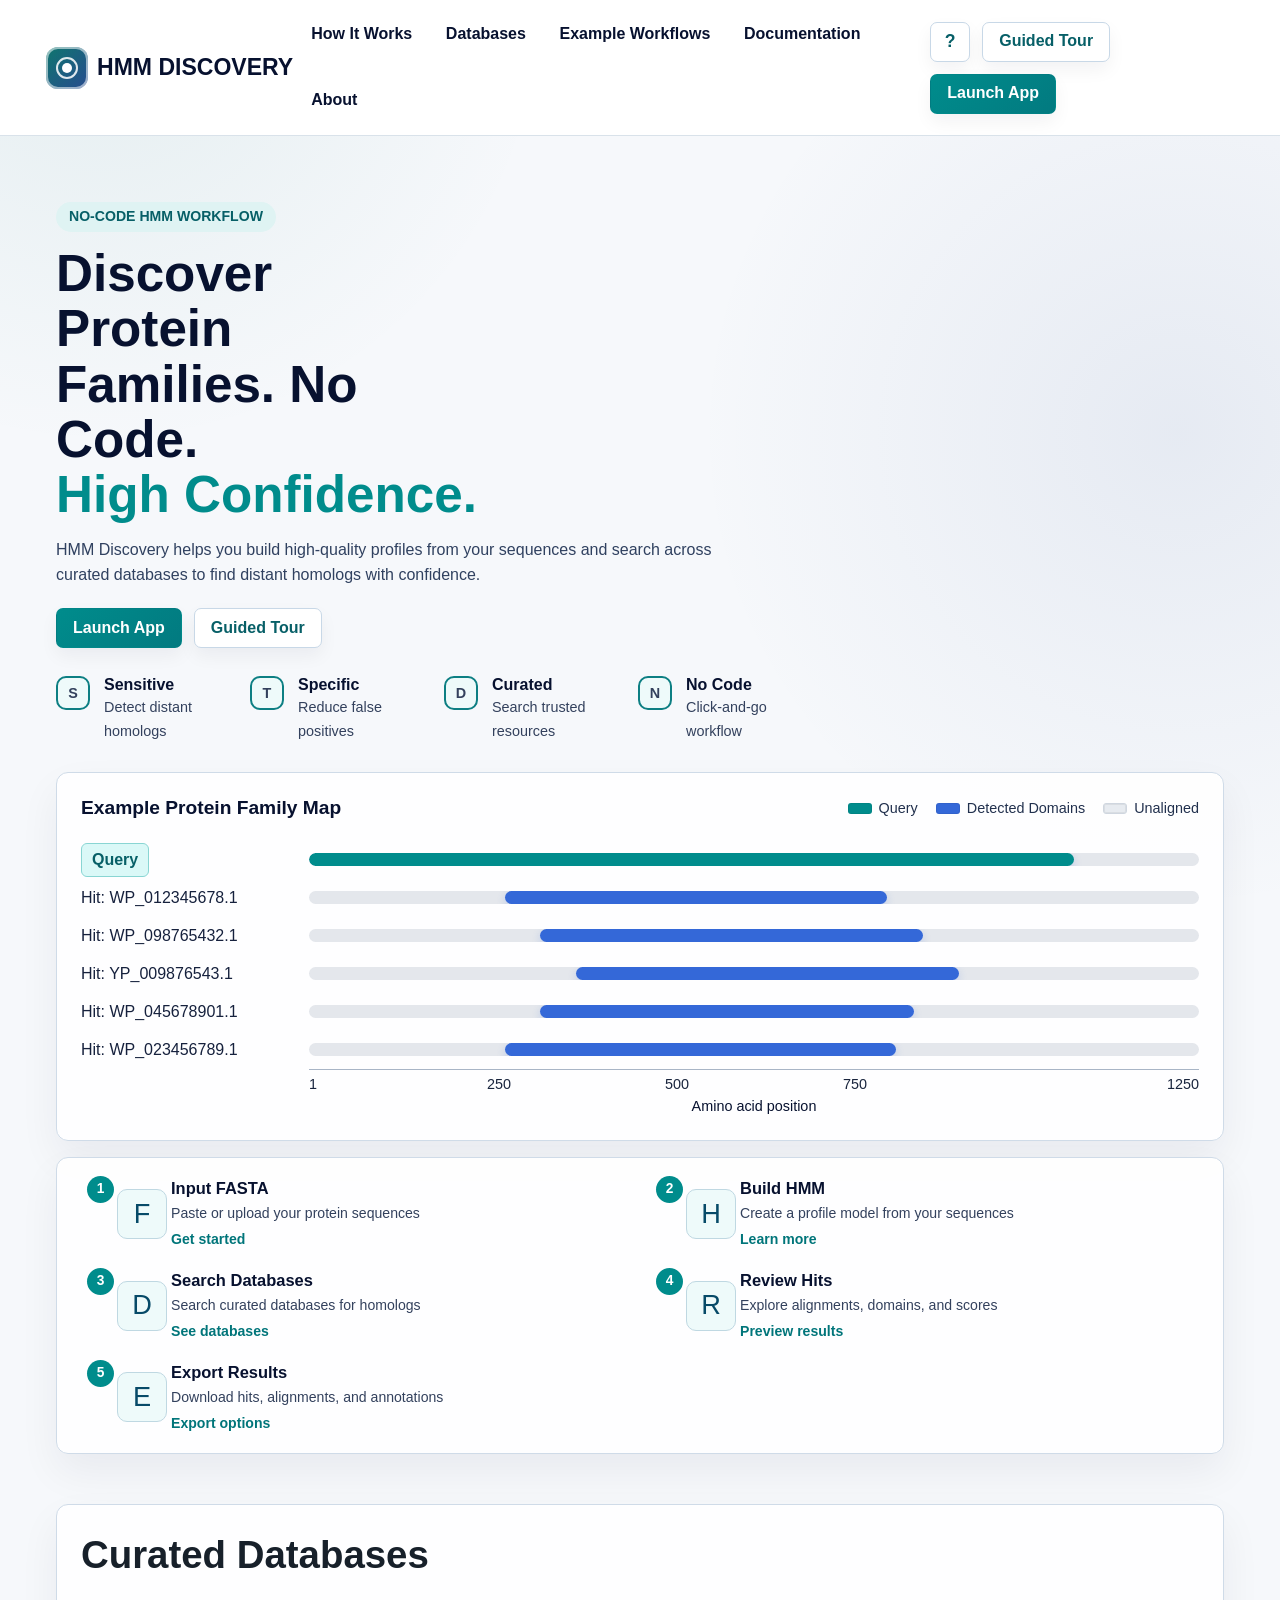
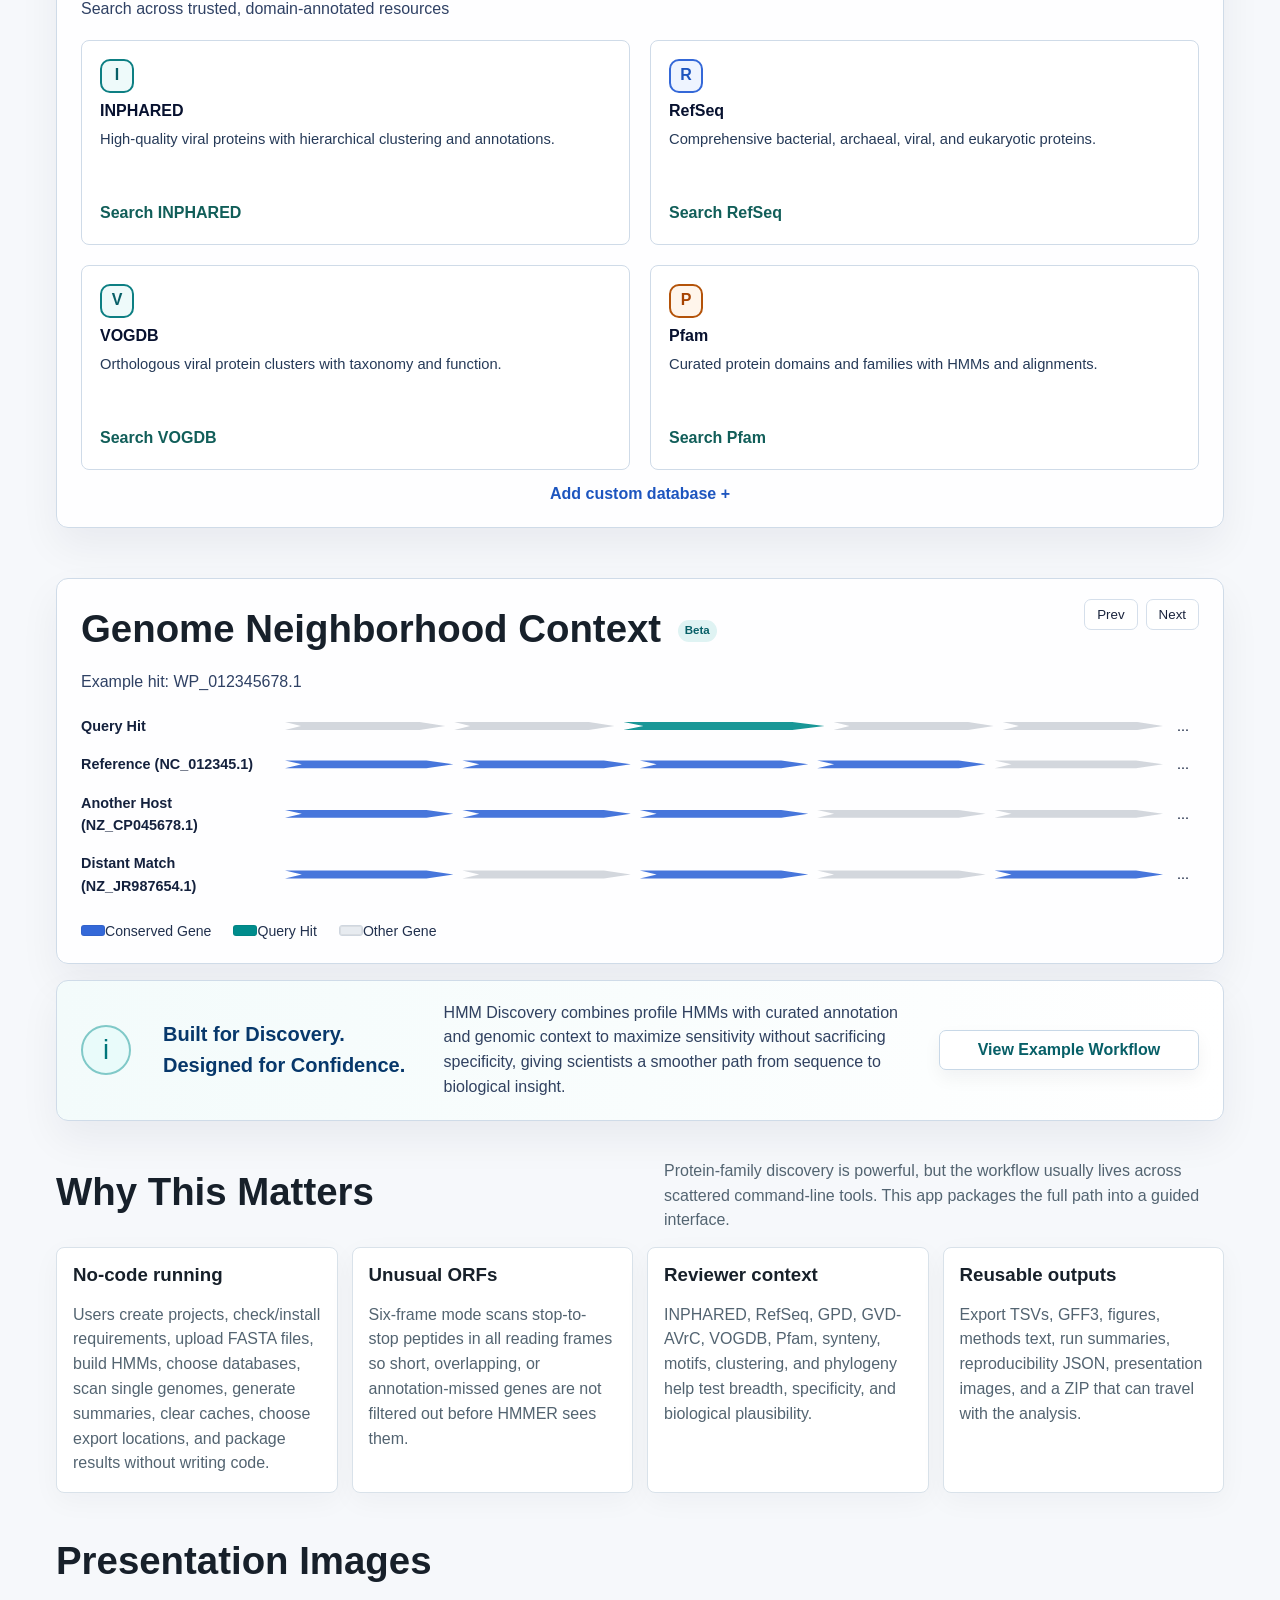
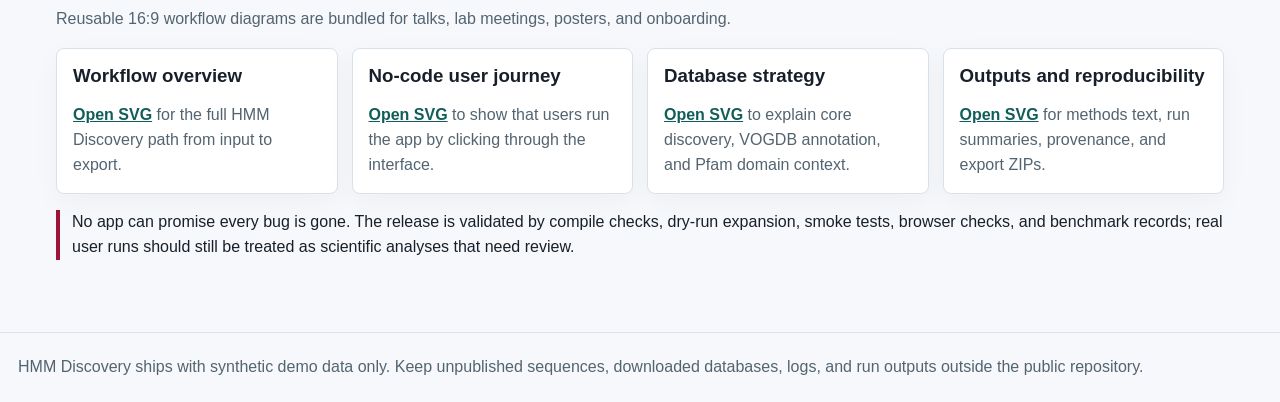
==== www/index.html @ e71828fd "Initial release v1.0.0 — HMM Discovery deployment bundle No-code Python Shiny app for profile-HMM pr" ====
<!doctype html>
<html lang="en">
<head>
  <meta charset="utf-8">
  <meta name="viewport" content="width=device-width, initial-scale=1">
  <title>HMM Discovery | Protein Family Discovery App</title>
  <style>
    :root {
      --ink: #17202a;
      --muted: #536471;
      --line: #d9e2ea;
      --paper: #ffffff;
      --wash: #f6f8fb;
      --wash-2: #eef5f5;
      --accent: #0f766e;
      --accent-dark: #115e59;
      --blue: #284b8f;
      --gold: #9a6700;
      --copper: #b45309;
      --danger: #9f1239;
      --shadow: 0 18px 50px rgba(23, 32, 42, 0.08);
    }
    * { box-sizing: border-box; }
    html { scroll-behavior: smooth; }
    body {
      margin: 0;
      font-family: -apple-system, BlinkMacSystemFont, "Segoe UI", sans-serif;
      color: var(--ink);
      background:
        radial-gradient(circle at 8% 0%, rgba(15,118,110,0.08), transparent 28rem),
        radial-gradient(circle at 92% 12%, rgba(40,75,143,0.08), transparent 30rem),
        var(--wash);
      line-height: 1.55;
      overflow-wrap: anywhere;
      overflow-x: hidden;
    }
    a { color: var(--accent-dark); font-weight: 700; }
    header {
      background: var(--paper);
      border-bottom: 1px solid var(--line);
      position: sticky;
      top: 0;
      z-index: 10;
    }
    .nav {
      max-width: 1180px;
      margin: 0 auto;
      padding: 12px 18px;
      display: flex;
      align-items: center;
      justify-content: space-between;
      gap: 14px;
    }
    .brand {
      display: inline-flex;
      align-items: center;
      gap: 9px;
      font-weight: 850;
      font-size: 1.05rem;
      white-space: nowrap;
    }
    .brand-mark {
      width: 29px;
      height: 29px;
      border-radius: 7px;
      display: inline-grid;
      place-items: center;
      color: white;
      background: linear-gradient(135deg, var(--accent), var(--blue));
      font-weight: 900;
    }
    .links { display: flex; flex-wrap: wrap; gap: 8px; font-size: 0.9rem; }
    .links a {
      text-decoration: none;
      color: var(--muted);
      padding: 6px 8px;
      border-radius: 6px;
    }
    .links a:hover { color: var(--ink); background: var(--wash); }
    main { max-width: 1180px; margin: 0 auto; padding: 24px 18px 54px; }
    .hero {
      min-height: min(760px, 76vh);
      display: grid;
      grid-template-columns: minmax(0, 1fr) minmax(300px, 520px);
      gap: 34px;
      align-items: center;
      padding: 18px 0 26px;
    }
    .hero > *,
    main > *,
    section,
    .visual,
    .card,
    .rail-step,
    .db-chip {
      min-width: 0;
      max-width: 100%;
    }
    h1 {
      font-size: clamp(2.4rem, 7vw, 5.4rem);
      line-height: 0.97;
      letter-spacing: 0;
      margin: 0 0 16px;
      max-width: 9ch;
    }
    h2 { margin: 0 0 12px; font-size: clamp(1.6rem, 3vw, 2.4rem); }
    h3 { margin: 0 0 8px; }
    p { color: var(--muted); }
    .lead { font-size: 1.12rem; max-width: 700px; }
    .actions { display: flex; flex-wrap: wrap; gap: 10px; margin-top: 22px; }
    .button {
      display: inline-flex;
      align-items: center;
      justify-content: center;
      min-height: 42px;
      border: 1px solid var(--accent);
      border-radius: 6px;
      padding: 9px 13px;
      text-decoration: none;
      background: var(--accent);
      color: white;
      box-shadow: 0 8px 22px rgba(15,118,110,0.2);
    }
    .button.secondary { background: var(--paper); color: var(--accent-dark); }
    .button:hover { transform: translateY(-1px); }
    .visual {
      background: var(--paper);
      border: 1px solid var(--line);
      border-radius: 8px;
      padding: 14px;
      box-shadow: var(--shadow);
      overflow: hidden;
    }
    .visual img { width: 100%; height: auto; display: block; }
    .science-map {
      display: grid;
      gap: 12px;
    }
    .map-top {
      display: flex;
      align-items: center;
      justify-content: space-between;
      gap: 10px;
      min-height: 44px;
    }
    .mini-title { font-weight: 850; }
    .mini-status {
      color: var(--accent-dark);
      background: #e6f4f1;
      border: 1px solid #b9ded8;
      border-radius: 999px;
      padding: 4px 9px;
      font-size: 0.8rem;
      font-weight: 800;
      white-space: nowrap;
    }
    .workflow-rail {
      display: grid;
      grid-template-columns: repeat(5, minmax(0, 1fr));
      gap: 8px;
      margin: 12px 0 4px;
    }
    .rail-step {
      border: 1px solid var(--line);
      border-radius: 8px;
      padding: 10px 8px;
      min-height: 92px;
      background: #fbfdff;
    }
    .rail-step strong { display: block; font-size: 0.88rem; line-height: 1.15; }
    .rail-step span { display: block; color: var(--muted); font-size: 0.76rem; line-height: 1.25; margin-top: 5px; }
    .protein-track {
      position: relative;
      min-height: 172px;
      border: 1px solid var(--line);
      border-radius: 8px;
      background:
        linear-gradient(90deg, rgba(15,118,110,0.09), rgba(40,75,143,0.07)),
        repeating-linear-gradient(90deg, transparent 0 54px, rgba(23,32,42,0.04) 54px 55px);
      overflow: hidden;
      padding: 18px;
    }
    .gene {
      position: absolute;
      height: 26px;
      border-radius: 999px 8px 8px 999px;
      background: var(--accent);
      box-shadow: 0 8px 18px rgba(15,118,110,0.18);
    }
    .gene.blue { background: var(--blue); }
    .gene.gold { background: var(--gold); }
    .gene.copper { background: var(--copper); }
    .hit-window {
      position: absolute;
      left: 37%;
      top: 18px;
      width: 27%;
      height: 136px;
      border: 2px dashed rgba(159,18,57,0.48);
      border-radius: 8px;
      background: rgba(255,255,255,0.52);
    }
    .hit-window span {
      position: absolute;
      left: 10px;
      bottom: 8px;
      font-size: 0.76rem;
      font-weight: 800;
      color: var(--danger);
    }
    .db-strip {
      display: grid;
      grid-template-columns: repeat(4, minmax(0, 1fr));
      gap: 8px;
    }
    .db-chip {
      min-height: 62px;
      border: 1px solid var(--line);
      background: #fbfcfe;
      border-radius: 8px;
      padding: 9px;
    }
    .db-chip strong { display: block; font-size: 0.86rem; line-height: 1.15; }
    .db-chip span { display: block; color: var(--muted); font-size: 0.74rem; margin-top: 4px; line-height: 1.2; }
    section { margin-top: 34px; }
    .section-head {
      display: flex;
      align-items: end;
      justify-content: space-between;
      gap: 18px;
      margin-bottom: 14px;
    }
    .section-head p { margin: 0; max-width: 560px; }
    .grid { display: grid; grid-template-columns: repeat(auto-fit, minmax(245px, 1fr)); gap: 14px; }
    .card {
      background: var(--paper);
      border: 1px solid var(--line);
      border-radius: 8px;
      padding: 16px;
      min-width: 0;
      min-height: 142px;
      box-shadow: 0 8px 28px rgba(23, 32, 42, 0.04);
    }
    .card h3 { line-height: 1.2; }
    .card p { margin-bottom: 0; }
    .tag {
      display: inline-block;
      border: 1px solid var(--line);
      border-radius: 999px;
      padding: 3px 9px;
      margin: 2px 4px 2px 0;
      font-size: 0.82rem;
      color: var(--muted);
      background: #fbfcfe;
      max-width: 100%;
    }
    .steps { counter-reset: step; }
    .step {
      display: grid;
      grid-template-columns: 44px 1fr;
      gap: 12px;
      margin: 12px 0;
      padding: 12px;
      background: rgba(255,255,255,0.62);
      border: 1px solid var(--line);
      border-radius: 8px;
    }
    .step::before {
      counter-increment: step;
      content: counter(step);
      width: 34px;
      height: 34px;
      border-radius: 999px;
      background: var(--blue);
      color: white;
      display: grid;
      place-items: center;
      font-weight: 800;
    }
    .note { border-left: 4px solid var(--gold); padding-left: 12px; color: var(--ink); }
    .risk { border-left-color: var(--danger); }
    footer { border-top: 1px solid var(--line); padding: 22px 18px; color: var(--muted); }
    code {
      font-family: ui-monospace, SFMono-Regular, Menlo, Consolas, monospace;
      background: #edf2f7;
      border-radius: 5px;
      padding: 2px 5px;
    }
    @media (max-width: 800px) {
      .hero { grid-template-columns: 1fr; min-height: auto; }
      .links { display: none; }
      h1 { max-width: none; }
      .workflow-rail, .db-strip { grid-template-columns: 1fr 1fr; }
      .section-head { display: block; }
    }
    @media (max-width: 520px) {
      main { padding-inline: 14px; width: 100%; }
      h1 { font-size: 2.35rem; line-height: 1.03; }
      .workflow-rail, .db-strip { grid-template-columns: 1fr; }
      .actions .button { width: 100%; }
      .lead { font-size: 1rem; }
      .tag { font-size: 0.78rem; }
      .visual { padding: 10px; }
      .rail-step { min-height: 74px; }
    }
    .brand { text-transform: uppercase; letter-spacing: 0; font-size: clamp(1.05rem, 1.8vw, 1.65rem); color: #07112f; }
    .brand-mark { width: 42px; height: 42px; border-radius: 12px; font-size: 0; position: relative; box-shadow: inset 0 0 0 2px rgba(255,255,255,0.55); }
    .brand-mark::before,
    .brand-mark::after {
      content: "";
      position: absolute;
      inset: 10px;
      border: 2px solid rgba(255,255,255,0.86);
      border-radius: 50%;
    }
    .brand-mark::after { inset: 16px; background: white; border: 0; }
    .nav { max-width: 1880px; padding: 14px 46px; }
    .links { gap: clamp(10px, 2vw, 34px); font-size: 1rem; }
    .links a { color: #07112f; padding: 8px 4px; }
    .nav-actions { display: flex; align-items: center; gap: 12px; flex-wrap: wrap; }
    .icon-button,
    .nav-button {
      min-height: 40px;
      border: 1px solid #c8d8e7;
      border-radius: 7px;
      display: inline-flex;
      align-items: center;
      justify-content: center;
      text-decoration: none;
      color: #075f67;
      background: #ffffff;
      font-weight: 800;
      box-shadow: 0 8px 18px rgba(15, 23, 42, 0.05);
    }
    .icon-button { width: 40px; font-size: 1.1rem; }
    .nav-button { padding: 0 16px; white-space: nowrap; }
    .nav-button.primary { background: linear-gradient(135deg, #008c8c, #027a80); color: white; border-color: transparent; }
    main.showcase-main { max-width: 1880px; padding: 32px 56px 56px; }
    .showcase {
      display: grid;
      gap: 16px;
      min-height: calc(100vh - 112px);
    }
    .showcase-hero {
      display: grid;
      grid-template-columns: minmax(360px, 0.78fr) minmax(520px, 1.22fr);
      gap: 28px;
      align-items: stretch;
    }
    .eyebrow {
      display: inline-flex;
      align-items: center;
      min-height: 28px;
      border-radius: 999px;
      padding: 4px 13px;
      color: #075f67;
      background: #dff3f3;
      font-weight: 900;
      font-size: 0.88rem;
      letter-spacing: 0;
    }
    .hero-copy h1 {
      margin: 14px 0 16px;
      max-width: 12ch;
      color: #07112f;
      font-size: clamp(2.4rem, 4vw, 4.25rem);
      line-height: 1.08;
      font-weight: 900;
    }
    .hero-copy h1 span { color: #008c8c; white-space: nowrap; }
    .hero-copy .lead { max-width: 690px; color: #304160; font-size: clamp(1rem, 1.25vw, 1.28rem); line-height: 1.55; }
    .hero-actions {
      display: flex;
      flex-wrap: wrap;
      gap: 12px;
      margin-top: 20px;
    }
    .hero-features {
      display: grid;
      grid-template-columns: repeat(4, minmax(0, 1fr));
      gap: 16px;
      margin-top: 28px;
      max-width: 760px;
    }
    .feature {
      display: grid;
      grid-template-columns: 38px minmax(0, 1fr);
      gap: 10px;
      align-items: start;
      min-width: 0;
    }
    .feature-icon,
    .db-icon {
      width: 34px;
      height: 34px;
      border-radius: 10px;
      display: grid;
      place-items: center;
      color: #075f67;
      border: 2px solid #0d7f83;
      font-weight: 900;
      background: #eefafa;
    }
    .feature strong,
    .db-card strong { display: block; color: #07112f; line-height: 1.16; }
    .feature span { color: #33415d; font-size: 0.9rem; line-height: 1.25; }
    .panel {
      background: rgba(255,255,255,0.92);
      border: 1px solid #cfdbe8;
      border-radius: 12px;
      box-shadow: 0 18px 40px rgba(7,17,47,0.06);
      min-width: 0;
      overflow: hidden;
    }
    .protein-map { padding: 20px 24px 22px; }
    .panel-title {
      display: flex;
      justify-content: space-between;
      align-items: center;
      gap: 18px;
      margin-bottom: 18px;
    }
    .panel-title h2,
    .panel-title h3 { margin: 0; color: #07112f; font-size: 1.2rem; }
    .legend { display: flex; gap: 18px; flex-wrap: wrap; color: #22314e; font-size: 0.9rem; }
    .legend span { display: inline-flex; align-items: center; gap: 7px; white-space: nowrap; }
    .swatch { width: 24px; height: 11px; border-radius: 3px; background: #008c8c; display: inline-block; box-shadow: inset 0 0 0 1px rgba(0,0,0,0.06); }
    .swatch.blue { background: #3468d8; }
    .swatch.gray { background: #e7ebf0; border: 1px solid #cfd6df; }
    .map-row {
      display: grid;
      grid-template-columns: 210px minmax(0, 1fr);
      gap: 18px;
      align-items: center;
      min-height: 38px;
    }
    .map-label { color: #16213d; white-space: nowrap; overflow: hidden; text-overflow: ellipsis; }
    .query-label {
      display: inline-flex;
      padding: 4px 10px;
      border-radius: 6px;
      background: #daf8f7;
      border: 1px solid #89d5d3;
      color: #075f67;
      font-weight: 900;
      width: max-content;
    }
    .track {
      height: 13px;
      border-radius: 999px;
      background: #e4e7ec;
      position: relative;
      overflow: hidden;
    }
    .segment {
      position: absolute;
      top: 0;
      height: 100%;
      border-radius: 999px;
      background: #3468d8;
      box-shadow: 0 3px 9px rgba(52,104,216,0.22);
    }
    .segment.query { background: #008c8c; }
    .axis {
      margin-left: 228px;
      border-top: 1px solid #a8b5c6;
      display: grid;
      grid-template-columns: repeat(5, 1fr);
      color: #18243d;
      font-size: 0.9rem;
      padding-top: 3px;
    }
    .axis span:last-child { text-align: right; }
    .axis-label { margin-left: 228px; text-align: center; color: #07112f; font-size: 0.9rem; }
    .workflow-strip {
      display: grid;
      grid-template-columns: repeat(5, minmax(0, 1fr));
      gap: 0;
      padding: 18px 22px;
      align-items: stretch;
    }
    .flow-card {
      display: grid;
      grid-template-columns: 70px minmax(0, 1fr) 20px;
      gap: 10px;
      align-items: center;
      min-width: 0;
      padding: 0 12px;
      position: relative;
    }
    .flow-card:last-child { grid-template-columns: 70px minmax(0, 1fr); }
    .flow-number {
      width: 27px;
      height: 27px;
      border-radius: 50%;
      background: #008c8c;
      color: white;
      display: grid;
      place-items: center;
      font-weight: 900;
      font-size: 0.86rem;
      position: absolute;
      left: 8px;
      top: 0;
      z-index: 2;
    }
    .flow-icon {
      width: 50px;
      height: 50px;
      margin-left: 26px;
      border-radius: 10px;
      display: grid;
      place-items: center;
      font-size: 1.7rem;
      color: #074a68;
      background: #eefafa;
      border: 1px solid #bfd8e2;
    }
    .flow-card h3 { margin: 0 0 4px; color: #07112f; font-size: 1.03rem; }
    .flow-card p { margin: 0; color: #33415d; font-size: 0.88rem; line-height: 1.25; }
    .flow-card a { display: inline-block; margin-top: 6px; text-decoration: none; color: #00757a; font-size: 0.88rem; }
    .flow-arrow { color: #c0cad8; font-size: 2.4rem; line-height: 1; }
    .lower-grid {
      display: grid;
      grid-template-columns: 1.06fr 0.94fr;
      gap: 16px;
    }
    .db-panel,
    .synteny-panel { padding: 20px 24px; }
    .subtle { color: #2f4164; margin: 0; }
    .database-grid {
      display: grid;
      grid-template-columns: repeat(4, minmax(0, 1fr));
      gap: 20px;
      margin-top: 18px;
    }
    .db-card {
      border: 1px solid #cfdbe8;
      border-radius: 8px;
      padding: 18px;
      min-height: 205px;
      display: flex;
      flex-direction: column;
      gap: 9px;
      background: #fff;
      transition: transform 160ms ease, box-shadow 160ms ease;
    }
    .db-card:hover { transform: translateY(-2px); box-shadow: 0 16px 32px rgba(7,17,47,0.09); }
    .db-card p { margin: 0; color: #263a58; font-size: 0.92rem; line-height: 1.42; }
    .db-card a { margin-top: auto; text-decoration: none; }
    .db-card.refseq .db-icon { color: #1d55bf; border-color: #3468d8; background: #eef4ff; }
    .db-card.pfam .db-icon { color: #a74302; border-color: #b45309; background: #fff5eb; }
    .custom-link { display: block; text-align: center; margin-top: 12px; text-decoration: none; color: #1d55bf; }
    .synteny-head {
      display: flex;
      justify-content: space-between;
      gap: 12px;
      align-items: start;
      margin-bottom: 14px;
    }
    .beta {
      display: inline-flex;
      margin-left: 6px;
      padding: 2px 7px;
      border-radius: 999px;
      background: #dff3f3;
      color: #075f67;
      font-size: 0.72rem;
      vertical-align: middle;
    }
    .pager { display: flex; gap: 8px; }
    .pager button {
      border: 1px solid #d5dfeb;
      background: white;
      border-radius: 7px;
      padding: 7px 12px;
      color: #19233c;
    }
    .neighborhood {
      display: grid;
      gap: 16px;
      margin-top: 20px;
    }
    .gene-row {
      display: grid;
      grid-template-columns: 190px minmax(0, 1fr) 22px;
      gap: 14px;
      align-items: center;
      color: #14213d;
      font-size: 0.9rem;
    }
    .gene-line { display: flex; gap: 9px; align-items: center; min-width: 0; }
    .arrow-gene {
      height: 14px;
      min-width: 42px;
      flex: 1 1 58px;
      background: #cfd3da;
      clip-path: polygon(0 22%, 84% 22%, 100% 50%, 84% 78%, 0 78%, 10% 50%);
      opacity: 0.9;
    }
    .arrow-gene.conserved { background: #3468d8; }
    .arrow-gene.query { background: #008c8c; flex-grow: 1.4; }
    .gene-legend { display: flex; gap: 22px; flex-wrap: wrap; margin-top: 24px; color: #22314e; font-size: 0.88rem; }
    .bottom-callout {
      display: grid;
      grid-template-columns: 64px minmax(230px, 0.55fr) minmax(300px, 1fr) 260px;
      gap: 18px;
      align-items: center;
      padding: 20px 24px;
      background: linear-gradient(90deg, #f3fbfb, #ffffff);
    }
    .callout-icon {
      width: 50px;
      height: 50px;
      border-radius: 50%;
      display: grid;
      place-items: center;
      border: 2px solid #80c9c8;
      color: #00757a;
      font-size: 1.7rem;
      background: #e9fbfa;
    }
    .bottom-callout h2 { margin: 0; color: #07386b; font-size: 1.25rem; }
    .bottom-callout p { margin: 0; color: #304160; }
    .article-section { margin-top: 38px; }
    .article-grid { grid-template-columns: repeat(auto-fit, minmax(260px, 1fr)); }
    @media (max-width: 1280px) {
      .showcase-hero,
      .lower-grid { grid-template-columns: 1fr; }
      .database-grid { grid-template-columns: repeat(2, minmax(0, 1fr)); }
      .workflow-strip { grid-template-columns: repeat(2, minmax(0, 1fr)); gap: 16px; }
      .flow-arrow { display: none; }
    }
    @media (max-width: 900px) {
      .nav { padding: 12px 18px; }
      .nav-actions { display: none; }
      main.showcase-main { padding: 24px 18px 42px; }
      .hero-features { grid-template-columns: repeat(2, minmax(0, 1fr)); }
      .map-row { grid-template-columns: 1fr; gap: 6px; margin-bottom: 12px; }
      .axis, .axis-label { margin-left: 0; }
      .workflow-strip,
      .database-grid,
      .bottom-callout { grid-template-columns: 1fr; }
      .flow-card { grid-template-columns: 64px minmax(0, 1fr); }
      .gene-row { grid-template-columns: 1fr; gap: 6px; }
      .gene-line { min-height: 24px; }
    }
    @media (max-width: 560px) {
      .brand { font-size: 1rem; }
      .brand-mark { width: 34px; height: 34px; }
      .hero-copy h1 { font-size: 2.35rem; }
      .hero-features { grid-template-columns: 1fr; }
      .protein-map, .db-panel, .synteny-panel, .workflow-strip, .bottom-callout { padding: 16px; }
      .legend, .gene-legend { gap: 10px; }
      .map-label { white-space: normal; }
      .hero-actions .nav-button { width: 100%; }
    }
  </style>
</head>
<body>
  <header>
    <div class="nav">
      <div class="brand"><span class="brand-mark">H</span>HMM Discovery</div>
      <nav class="links" aria-label="Page links">
        <a href="#how-it-works">How It Works</a>
        <a href="#databases">Databases</a>
        <a href="#workflows">Example Workflows</a>
        <a href="guide.html">Documentation</a>
        <a href="#about">About</a>
      </nav>
      <div class="nav-actions">
        <a class="icon-button" href="guide.html" aria-label="Open documentation">?</a>
        <a class="nav-button" href="guide.html">Guided Tour</a>
        <a class="nav-button primary" href="/">Launch App</a>
      </div>
    </div>
  </header>
  <main class="showcase-main">
    <section class="showcase" aria-label="HMM Discovery blog overview">
      <div class="showcase-hero">
        <div class="hero-copy">
          <span class="eyebrow">NO-CODE HMM WORKFLOW</span>
          <h1>Discover Protein Families. No Code. <span>High Confidence.</span></h1>
          <p class="lead">HMM Discovery helps you build high-quality profiles from your sequences and search across curated databases to find distant homologs with confidence.</p>
          <div class="hero-actions">
            <a class="nav-button primary" href="/">Launch App</a>
            <a class="nav-button" href="guide.html">Guided Tour</a>
          </div>
          <div class="hero-features" aria-label="Core benefits">
            <div class="feature"><span class="feature-icon">S</span><div><strong>Sensitive</strong><span>Detect distant homologs</span></div></div>
            <div class="feature"><span class="feature-icon">T</span><div><strong>Specific</strong><span>Reduce false positives</span></div></div>
            <div class="feature"><span class="feature-icon">D</span><div><strong>Curated</strong><span>Search trusted resources</span></div></div>
            <div class="feature"><span class="feature-icon">N</span><div><strong>No Code</strong><span>Click-and-go workflow</span></div></div>
          </div>
        </div>
        <div class="panel protein-map" aria-label="Example protein family map">
          <div class="panel-title">
            <h2>Example Protein Family Map</h2>
            <div class="legend">
              <span><i class="swatch"></i>Query</span>
              <span><i class="swatch blue"></i>Detected Domains</span>
              <span><i class="swatch gray"></i>Unaligned</span>
            </div>
          </div>
          <div class="map-row"><div class="map-label"><span class="query-label">Query</span></div><div class="track"><i class="segment query" style="left:0;width:86%;"></i></div></div>
          <div class="map-row"><div class="map-label">Hit: WP_012345678.1</div><div class="track"><i class="segment" style="left:22%;width:43%;"></i></div></div>
          <div class="map-row"><div class="map-label">Hit: WP_098765432.1</div><div class="track"><i class="segment" style="left:26%;width:43%;"></i></div></div>
          <div class="map-row"><div class="map-label">Hit: YP_009876543.1</div><div class="track"><i class="segment" style="left:30%;width:43%;"></i></div></div>
          <div class="map-row"><div class="map-label">Hit: WP_045678901.1</div><div class="track"><i class="segment" style="left:26%;width:42%;"></i></div></div>
          <div class="map-row"><div class="map-label">Hit: WP_023456789.1</div><div class="track"><i class="segment" style="left:22%;width:44%;"></i></div></div>
          <div class="axis"><span>1</span><span>250</span><span>500</span><span>750</span><span>1250</span></div>
          <div class="axis-label">Amino acid position</div>
        </div>
      </div>

      <div class="panel workflow-strip" id="how-it-works" aria-label="Five step workflow">
        <article class="flow-card"><span class="flow-number">1</span><span class="flow-icon">F</span><div><h3>Input FASTA</h3><p>Paste or upload your protein sequences</p><a href="guide.html">Get started</a></div><span class="flow-arrow">›</span></article>
        <article class="flow-card"><span class="flow-number">2</span><span class="flow-icon">H</span><div><h3>Build HMM</h3><p>Create a profile model from your sequences</p><a href="guide.html#build">Learn more</a></div><span class="flow-arrow">›</span></article>
        <article class="flow-card"><span class="flow-number">3</span><span class="flow-icon">D</span><div><h3>Search Databases</h3><p>Search curated databases for homologs</p><a href="#databases">See databases</a></div><span class="flow-arrow">›</span></article>
        <article class="flow-card"><span class="flow-number">4</span><span class="flow-icon">R</span><div><h3>Review Hits</h3><p>Explore alignments, domains, and scores</p><a href="guide.html#interpret">Preview results</a></div><span class="flow-arrow">›</span></article>
        <article class="flow-card"><span class="flow-number">5</span><span class="flow-icon">E</span><div><h3>Export Results</h3><p>Download hits, alignments, and annotations</p><a href="guide.html#export">Export options</a></div></article>
      </div>

      <div class="lower-grid">
        <section class="panel db-panel" id="databases">
          <h2>Curated Databases</h2>
          <p class="subtle">Search across trusted, domain-annotated resources</p>
          <div class="database-grid">
            <article class="db-card"><span class="db-icon">I</span><strong>INPHARED</strong><p>High-quality viral proteins with hierarchical clustering and annotations.</p><a href="guide.html#databases">Search INPHARED</a></article>
            <article class="db-card refseq"><span class="db-icon">R</span><strong>RefSeq</strong><p>Comprehensive bacterial, archaeal, viral, and eukaryotic proteins.</p><a href="guide.html#databases">Search RefSeq</a></article>
            <article class="db-card"><span class="db-icon">V</span><strong>VOGDB</strong><p>Orthologous viral protein clusters with taxonomy and function.</p><a href="guide.html#databases">Search VOGDB</a></article>
            <article class="db-card pfam"><span class="db-icon">P</span><strong>Pfam</strong><p>Curated protein domains and families with HMMs and alignments.</p><a href="guide.html#databases">Search Pfam</a></article>
          </div>
          <a class="custom-link" href="guide.html#custom">Add custom database +</a>
        </section>

        <section class="panel synteny-panel" id="workflows">
          <div class="synteny-head">
            <div><h2>Genome Neighborhood Context <span class="beta">Beta</span></h2><p class="subtle">Example hit: WP_012345678.1</p></div>
            <div class="pager"><button type="button">Prev</button><button type="button">Next</button></div>
          </div>
          <div class="neighborhood" aria-label="Synteny neighborhood example">
            <div class="gene-row"><strong>Query Hit</strong><div class="gene-line"><span class="arrow-gene"></span><span class="arrow-gene"></span><span class="arrow-gene query"></span><span class="arrow-gene"></span><span class="arrow-gene"></span></div><span>...</span></div>
            <div class="gene-row"><strong>Reference (NC_012345.1)</strong><div class="gene-line"><span class="arrow-gene conserved"></span><span class="arrow-gene conserved"></span><span class="arrow-gene conserved"></span><span class="arrow-gene conserved"></span><span class="arrow-gene"></span></div><span>...</span></div>
            <div class="gene-row"><strong>Another Host (NZ_CP045678.1)</strong><div class="gene-line"><span class="arrow-gene conserved"></span><span class="arrow-gene conserved"></span><span class="arrow-gene conserved"></span><span class="arrow-gene"></span><span class="arrow-gene"></span></div><span>...</span></div>
            <div class="gene-row"><strong>Distant Match (NZ_JR987654.1)</strong><div class="gene-line"><span class="arrow-gene conserved"></span><span class="arrow-gene"></span><span class="arrow-gene conserved"></span><span class="arrow-gene"></span><span class="arrow-gene conserved"></span></div><span>...</span></div>
          </div>
          <div class="gene-legend">
            <span><i class="swatch blue"></i>Conserved Gene</span>
            <span><i class="swatch"></i>Query Hit</span>
            <span><i class="swatch gray"></i>Other Gene</span>
          </div>
        </section>
      </div>

      <div class="panel bottom-callout">
        <span class="callout-icon">i</span>
        <h2>Built for Discovery. Designed for Confidence.</h2>
        <p>HMM Discovery combines profile HMMs with curated annotation and genomic context to maximize sensitivity without sacrificing specificity, giving scientists a smoother path from sequence to biological insight.</p>
        <a class="nav-button" href="guide.html">View Example Workflow</a>
      </div>
    </section>

    <section class="article-section" id="about">
      <div class="section-head">
        <h2>Why This Matters</h2>
        <p>Protein-family discovery is powerful, but the workflow usually lives across scattered command-line tools. This app packages the full path into a guided interface.</p>
      </div>
      <div class="grid article-grid">
        <div class="card"><h3>No-code running</h3><p>Users create projects, check/install requirements, upload FASTA files, build HMMs, choose databases, scan single genomes, generate summaries, clear caches, choose export locations, and package results without writing code.</p></div>
        <div class="card"><h3>Unusual ORFs</h3><p>Six-frame mode scans stop-to-stop peptides in all reading frames so short, overlapping, or annotation-missed genes are not filtered out before HMMER sees them.</p></div>
        <div class="card"><h3>Reviewer context</h3><p>INPHARED, RefSeq, GPD, GVD-AVrC, VOGDB, Pfam, synteny, motifs, clustering, and phylogeny help test breadth, specificity, and biological plausibility.</p></div>
        <div class="card"><h3>Reusable outputs</h3><p>Export TSVs, GFF3, figures, methods text, run summaries, reproducibility JSON, presentation images, and a ZIP that can travel with the analysis.</p></div>
      </div>
    </section>

    <section class="article-section" id="presentation">
      <h2>Presentation Images</h2>
      <p>Reusable 16:9 workflow diagrams are bundled for talks, lab meetings, posters, and onboarding.</p>
      <div class="grid article-grid">
        <div class="card"><h3>Workflow overview</h3><p><a href="presentation/hmm_discovery_workflow_overview.svg">Open SVG</a> for the full HMM Discovery path from input to export.</p></div>
        <div class="card"><h3>No-code user journey</h3><p><a href="presentation/hmm_discovery_no_code_user_journey.svg">Open SVG</a> to show that users run the app by clicking through the interface.</p></div>
        <div class="card"><h3>Database strategy</h3><p><a href="presentation/hmm_discovery_database_strategy.svg">Open SVG</a> to explain core discovery, VOGDB annotation, and Pfam domain context.</p></div>
        <div class="card"><h3>Outputs and reproducibility</h3><p><a href="presentation/hmm_discovery_outputs_reproducibility.svg">Open SVG</a> for methods text, run summaries, provenance, and export ZIPs.</p></div>
      </div>
      <p class="note risk">No app can promise every bug is gone. The release is validated by compile checks, dry-run expansion, smoke tests, browser checks, and benchmark records; real user runs should still be treated as scientific analyses that need review.</p>
    </section>
  </main>
  <footer>
    HMM Discovery ships with synthetic demo data only. Keep unpublished sequences, downloaded databases, logs, and run outputs outside the public repository.
  </footer>
</body>
</html>
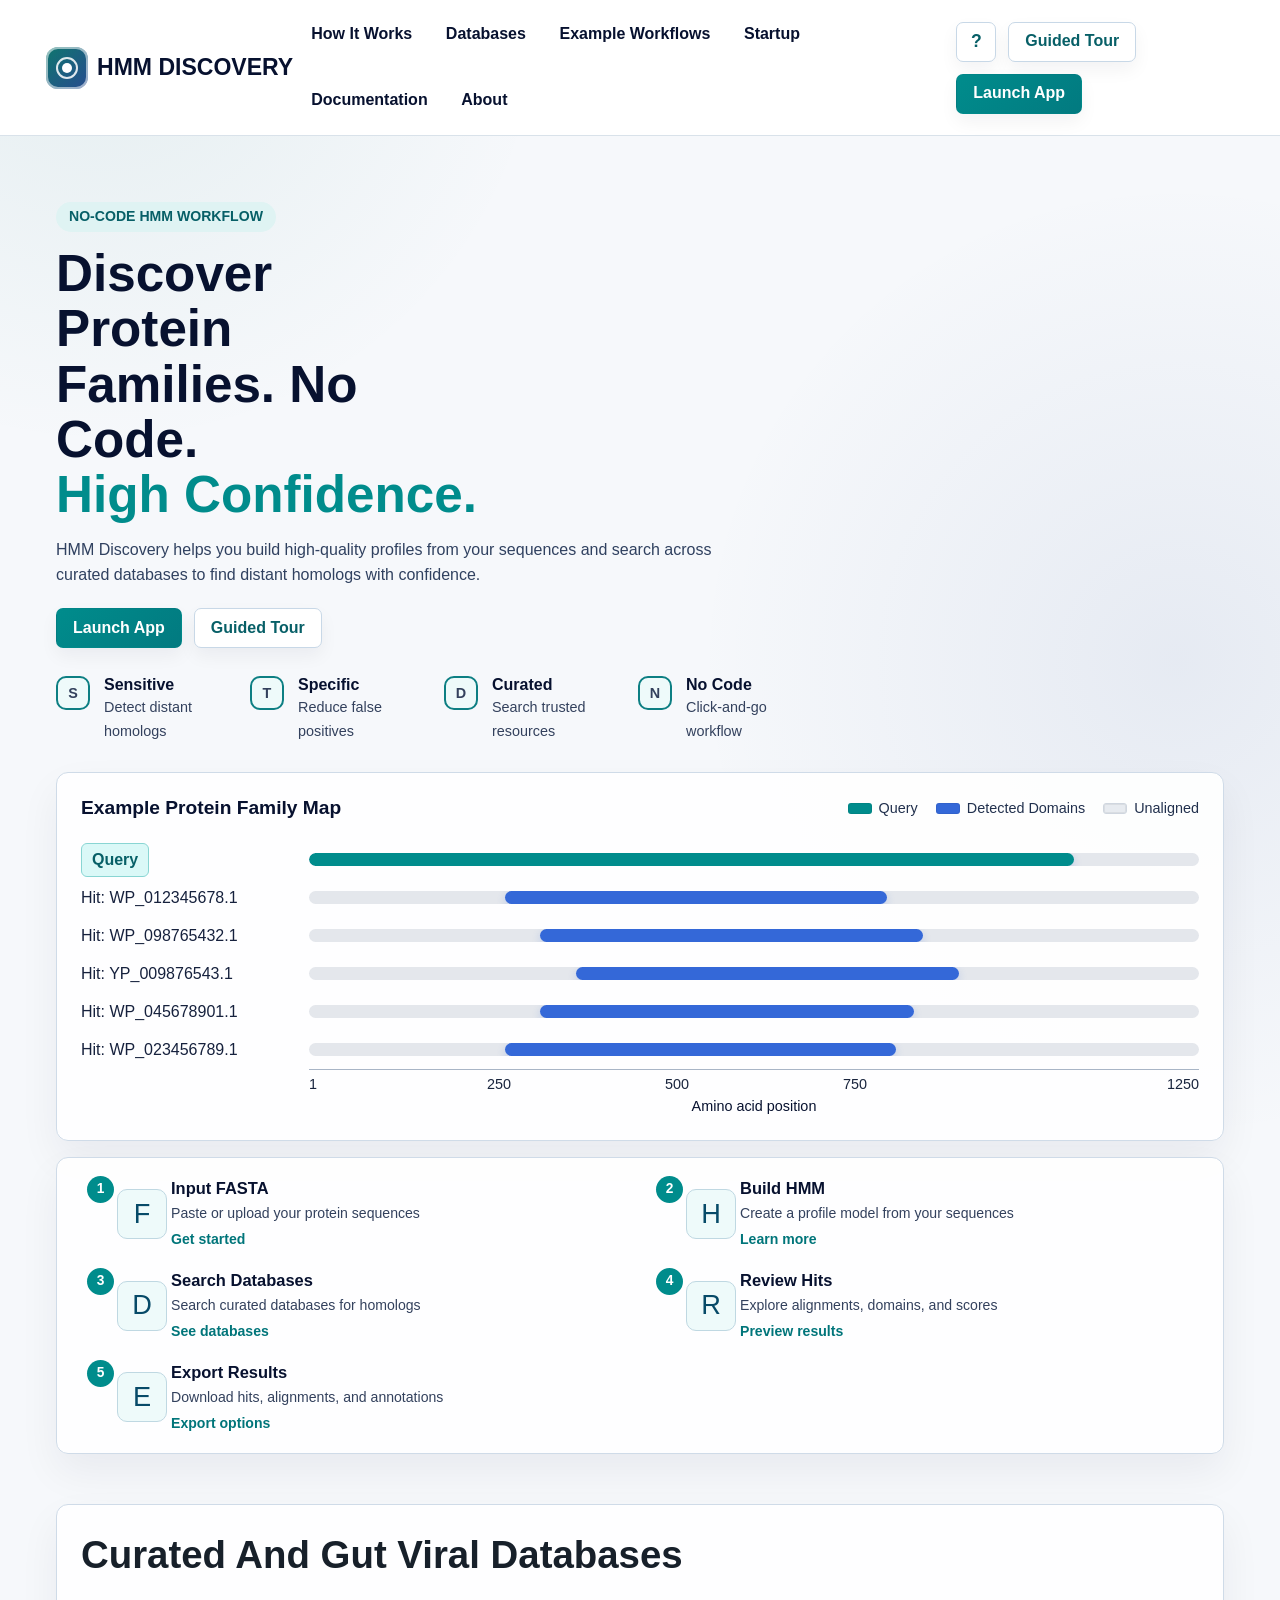
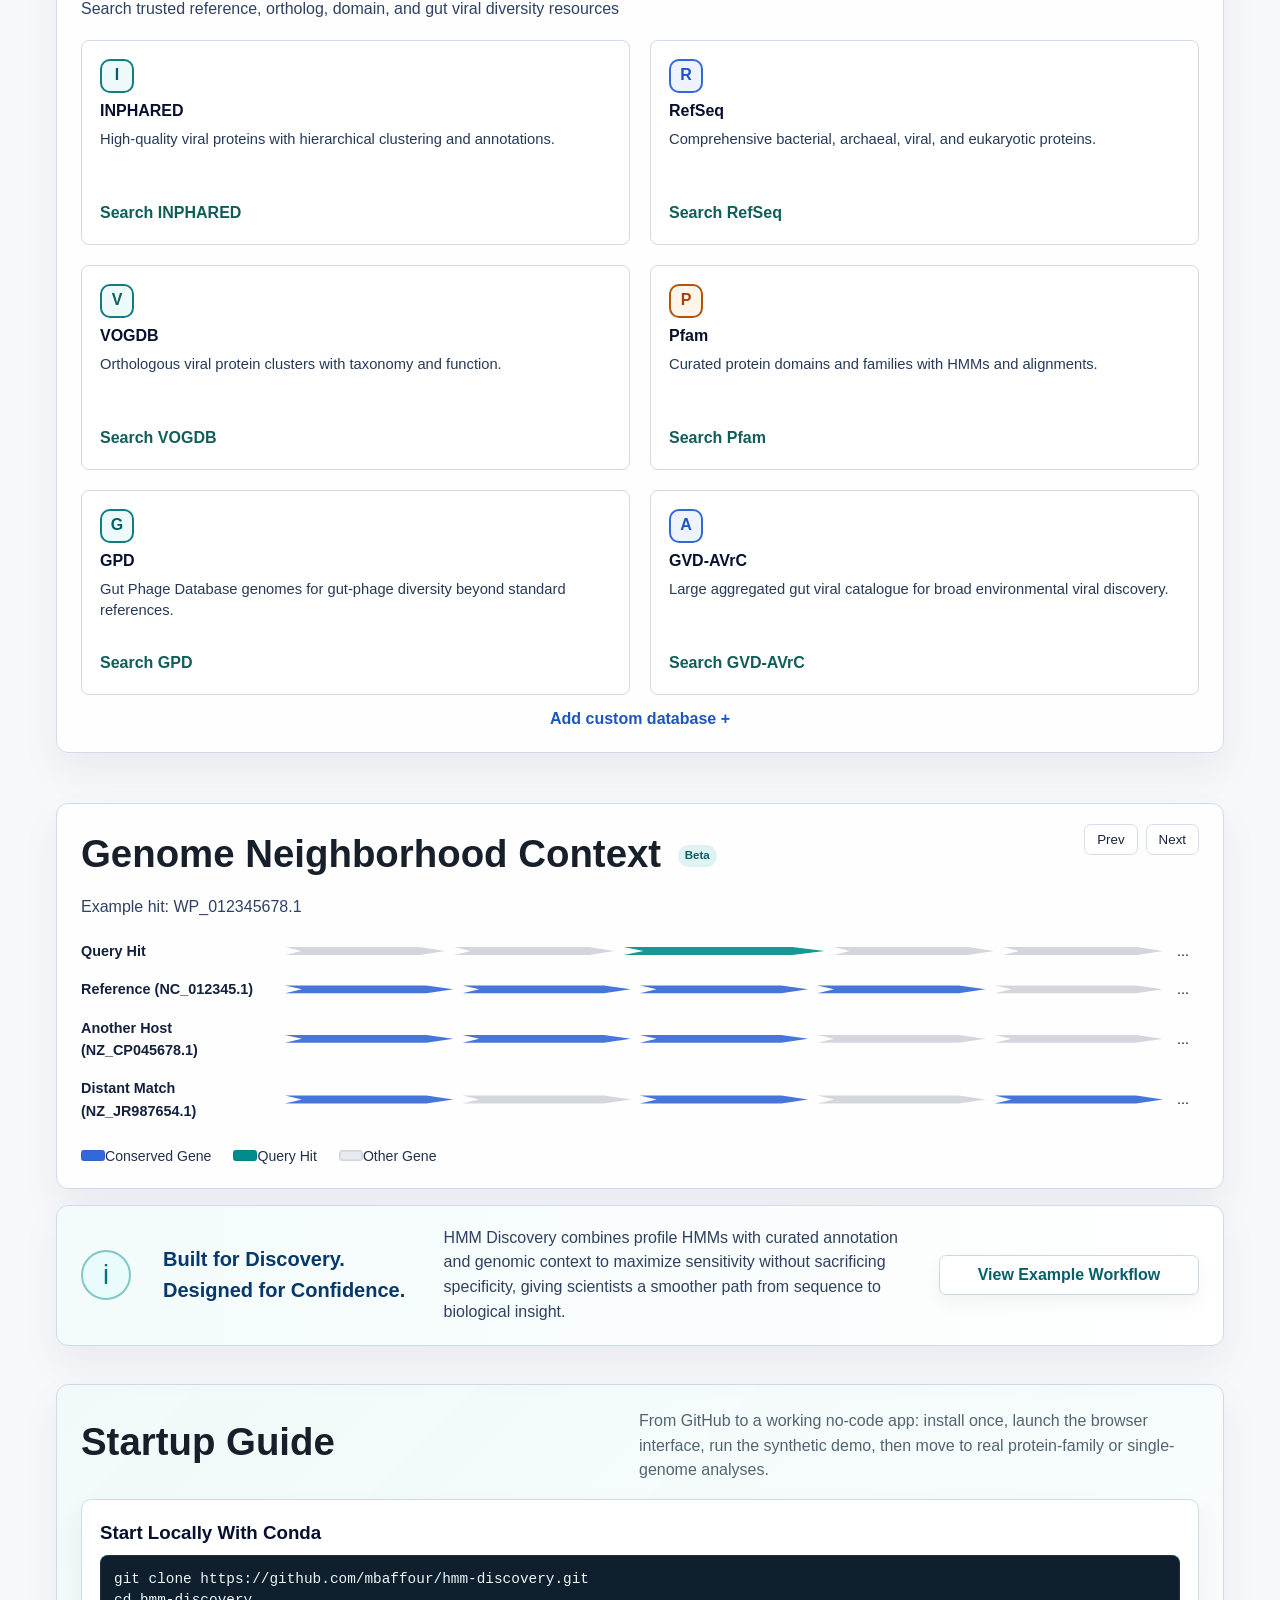
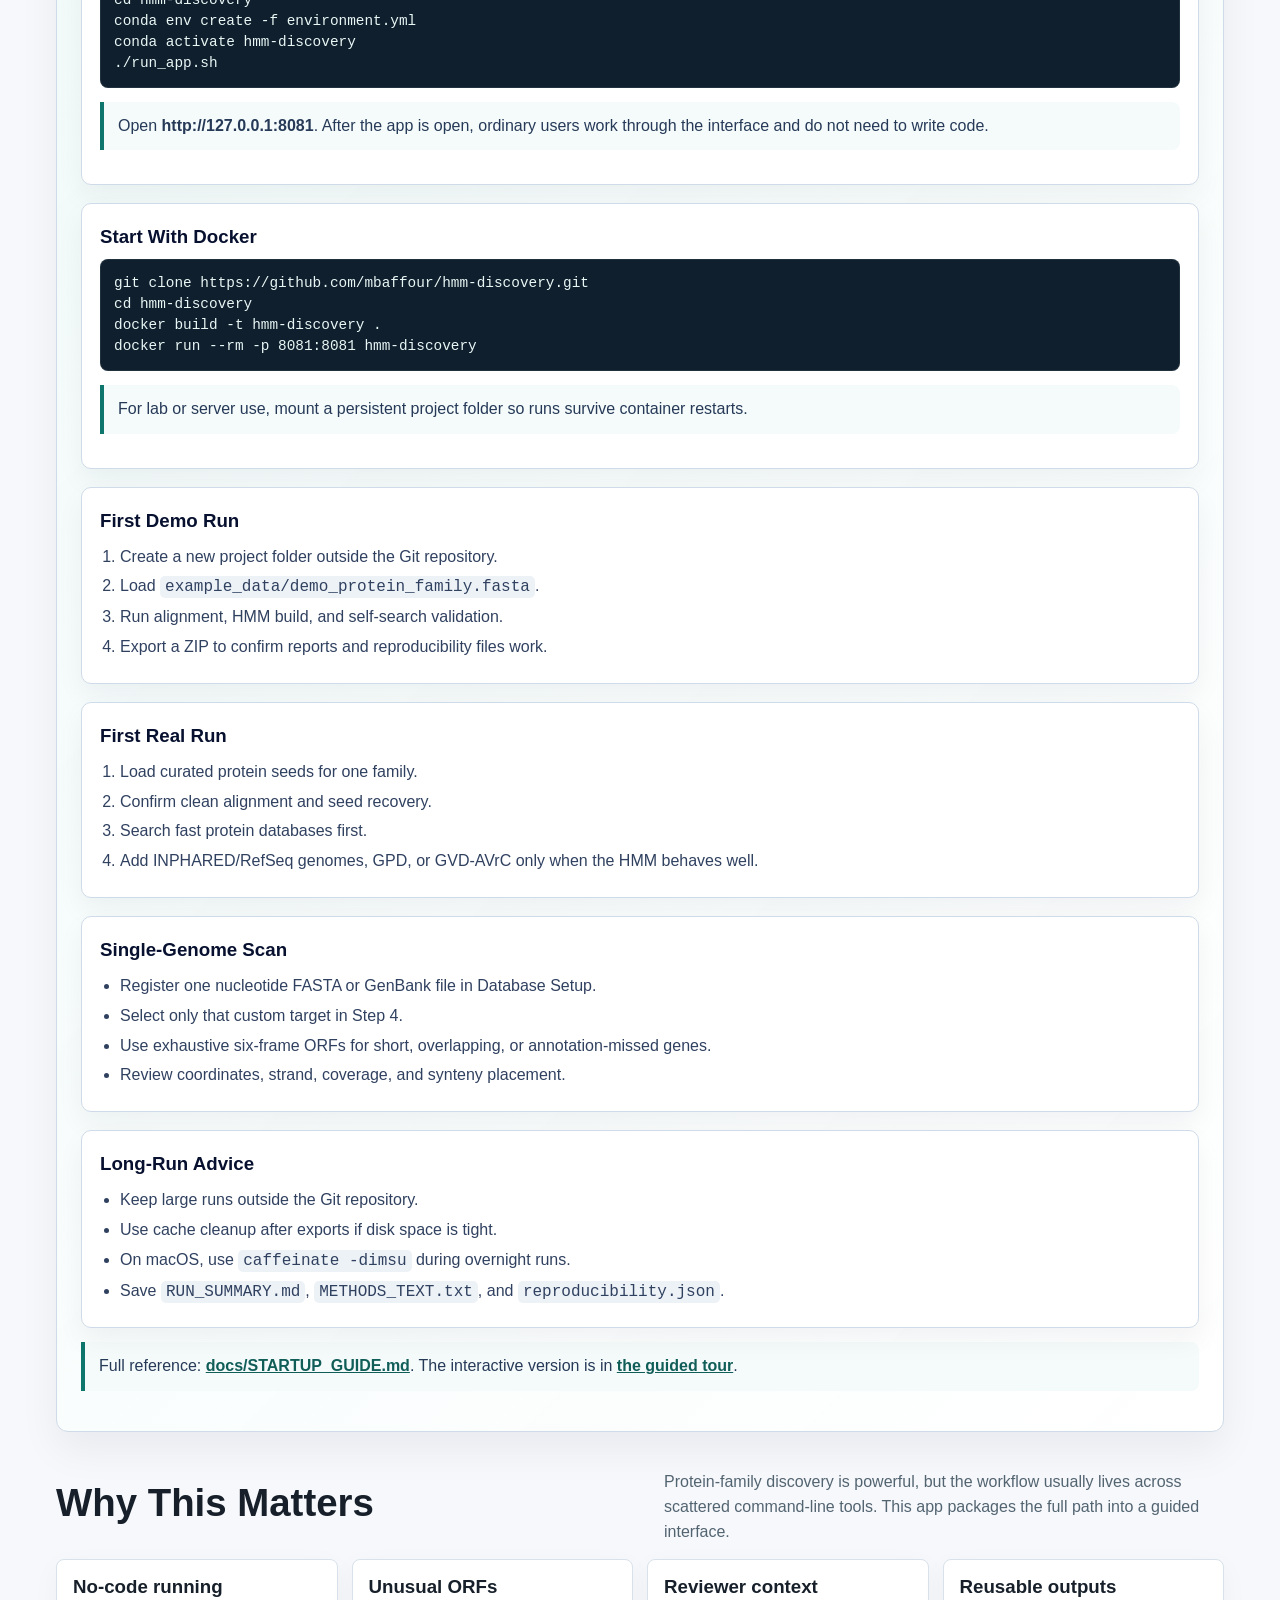
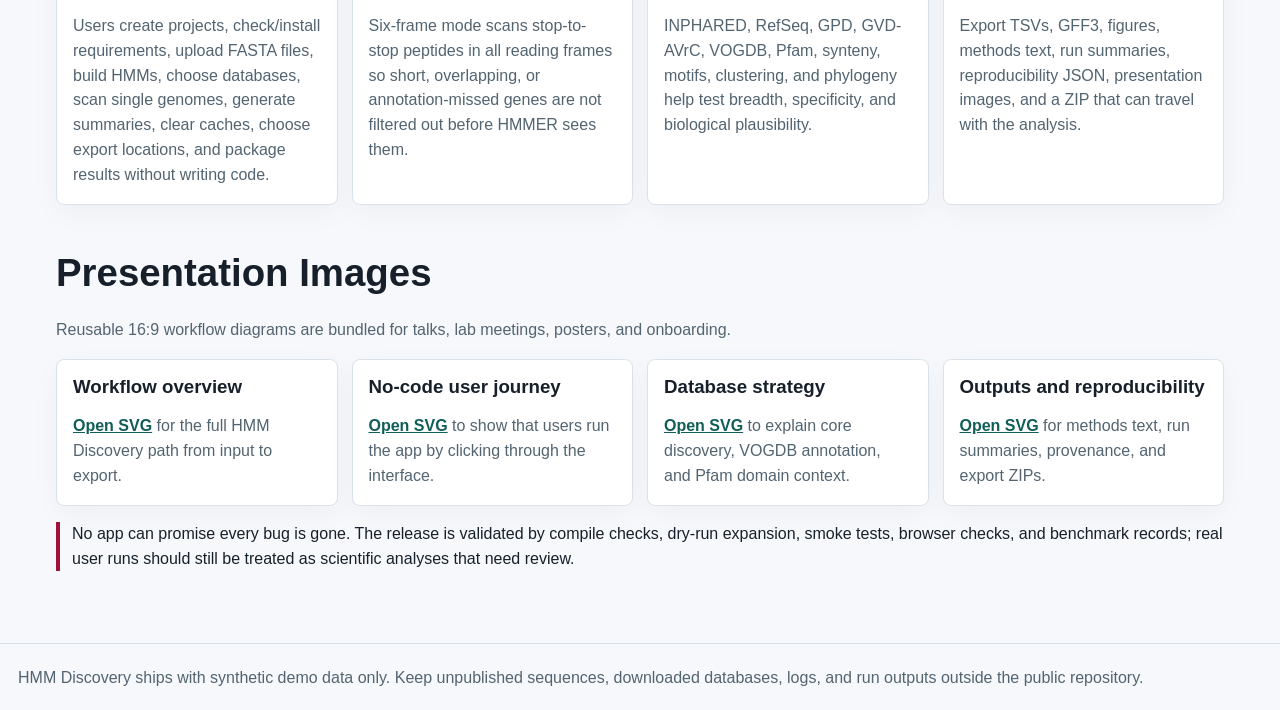
==== commit e13c938c: "Add comprehensive startup guide" ====
--- a/www/index.html
+++ b/www/index.html
@@ -624,9 +624,55 @@
     .bottom-callout p { margin: 0; color: #304160; }
     .article-section { margin-top: 38px; }
     .article-grid { grid-template-columns: repeat(auto-fit, minmax(260px, 1fr)); }
+    .startup-panel {
+      padding: 24px;
+      background:
+        linear-gradient(135deg, rgba(240,250,249,0.92), rgba(255,255,255,0.96)),
+        #ffffff;
+    }
+    .startup-grid {
+      display: grid;
+      grid-template-columns: minmax(280px, 0.85fr) minmax(320px, 1.15fr);
+      gap: 18px;
+      align-items: start;
+      margin-top: 16px;
+    }
+    .startup-card {
+      border: 1px solid #cfdbe8;
+      border-radius: 10px;
+      background: #ffffff;
+      padding: 18px;
+      min-width: 0;
+      box-shadow: 0 12px 28px rgba(7,17,47,0.05);
+    }
+    .startup-card h3 { color: #07112f; margin-top: 0; }
+    .startup-card ol,
+    .startup-card ul { margin: 10px 0 0; padding-left: 20px; color: #304160; }
+    .startup-card li { margin: 5px 0; }
+    .code-block {
+      display: block;
+      white-space: pre-wrap;
+      overflow-wrap: anywhere;
+      background: #0f1f2e;
+      color: #e8f6f4;
+      border-radius: 8px;
+      padding: 14px;
+      font-size: 0.9rem;
+      line-height: 1.45;
+      box-shadow: inset 0 0 0 1px rgba(255,255,255,0.08);
+    }
+    .startup-note {
+      margin-top: 14px;
+      padding: 12px 14px;
+      border-left: 4px solid #0f766e;
+      background: #f5fbfb;
+      color: #263a58;
+      border-radius: 0 8px 8px 0;
+    }
     @media (max-width: 1280px) {
       .showcase-hero,
-      .lower-grid { grid-template-columns: 1fr; }
+      .lower-grid,
+      .startup-grid { grid-template-columns: 1fr; }
       .database-grid { grid-template-columns: repeat(2, minmax(0, 1fr)); }
       .workflow-strip { grid-template-columns: repeat(2, minmax(0, 1fr)); gap: 16px; }
       .flow-arrow { display: none; }
@@ -650,7 +696,7 @@
       .brand-mark { width: 34px; height: 34px; }
       .hero-copy h1 { font-size: 2.35rem; }
       .hero-features { grid-template-columns: 1fr; }
-      .protein-map, .db-panel, .synteny-panel, .workflow-strip, .bottom-callout { padding: 16px; }
+      .protein-map, .db-panel, .synteny-panel, .workflow-strip, .bottom-callout, .startup-panel { padding: 16px; }
       .legend, .gene-legend { gap: 10px; }
       .map-label { white-space: normal; }
       .hero-actions .nav-button { width: 100%; }
@@ -665,13 +711,14 @@
         <a href="#how-it-works">How It Works</a>
         <a href="#databases">Databases</a>
         <a href="#workflows">Example Workflows</a>
+        <a href="#startup">Startup</a>
         <a href="guide.html">Documentation</a>
         <a href="#about">About</a>
       </nav>
       <div class="nav-actions">
         <a class="icon-button" href="guide.html" aria-label="Open documentation">?</a>
         <a class="nav-button" href="guide.html">Guided Tour</a>
-        <a class="nav-button primary" href="/">Launch App</a>
+        <a class="nav-button primary" href="guide.html">Launch App</a>
       </div>
     </div>
   </header>
@@ -683,7 +730,7 @@
           <h1>Discover Protein Families. No Code. <span>High Confidence.</span></h1>
           <p class="lead">HMM Discovery helps you build high-quality profiles from your sequences and search across curated databases to find distant homologs with confidence.</p>
           <div class="hero-actions">
-            <a class="nav-button primary" href="/">Launch App</a>
+            <a class="nav-button primary" href="guide.html">Launch App</a>
             <a class="nav-button" href="guide.html">Guided Tour</a>
           </div>
           <div class="hero-features" aria-label="Core benefits">
@@ -723,13 +770,15 @@
 
       <div class="lower-grid">
         <section class="panel db-panel" id="databases">
-          <h2>Curated Databases</h2>
-          <p class="subtle">Search across trusted, domain-annotated resources</p>
+          <h2>Curated And Gut Viral Databases</h2>
+          <p class="subtle">Search trusted reference, ortholog, domain, and gut viral diversity resources</p>
           <div class="database-grid">
             <article class="db-card"><span class="db-icon">I</span><strong>INPHARED</strong><p>High-quality viral proteins with hierarchical clustering and annotations.</p><a href="guide.html#databases">Search INPHARED</a></article>
             <article class="db-card refseq"><span class="db-icon">R</span><strong>RefSeq</strong><p>Comprehensive bacterial, archaeal, viral, and eukaryotic proteins.</p><a href="guide.html#databases">Search RefSeq</a></article>
             <article class="db-card"><span class="db-icon">V</span><strong>VOGDB</strong><p>Orthologous viral protein clusters with taxonomy and function.</p><a href="guide.html#databases">Search VOGDB</a></article>
             <article class="db-card pfam"><span class="db-icon">P</span><strong>Pfam</strong><p>Curated protein domains and families with HMMs and alignments.</p><a href="guide.html#databases">Search Pfam</a></article>
+            <article class="db-card"><span class="db-icon">G</span><strong>GPD</strong><p>Gut Phage Database genomes for gut-phage diversity beyond standard references.</p><a href="guide.html#databases">Search GPD</a></article>
+            <article class="db-card refseq"><span class="db-icon">A</span><strong>GVD-AVrC</strong><p>Large aggregated gut viral catalogue for broad environmental viral discovery.</p><a href="guide.html#databases">Search GVD-AVrC</a></article>
           </div>
           <a class="custom-link" href="guide.html#custom">Add custom database +</a>
         </section>
@@ -759,6 +808,69 @@
         <p>HMM Discovery combines profile HMMs with curated annotation and genomic context to maximize sensitivity without sacrificing specificity, giving scientists a smoother path from sequence to biological insight.</p>
         <a class="nav-button" href="guide.html">View Example Workflow</a>
       </div>
+    </section>
+
+    <section class="article-section panel startup-panel" id="startup">
+      <div class="section-head">
+        <h2>Startup Guide</h2>
+        <p>From GitHub to a working no-code app: install once, launch the browser interface, run the synthetic demo, then move to real protein-family or single-genome analyses.</p>
+      </div>
+      <div class="startup-grid">
+        <article class="startup-card">
+          <h3>Start Locally With Conda</h3>
+          <code class="code-block">git clone https://github.com/mbaffour/hmm-discovery.git
+cd hmm-discovery
+conda env create -f environment.yml
+conda activate hmm-discovery
+./run_app.sh</code>
+          <p class="startup-note">Open <strong>http://127.0.0.1:8081</strong>. After the app is open, ordinary users work through the interface and do not need to write code.</p>
+        </article>
+        <article class="startup-card">
+          <h3>Start With Docker</h3>
+          <code class="code-block">git clone https://github.com/mbaffour/hmm-discovery.git
+cd hmm-discovery
+docker build -t hmm-discovery .
+docker run --rm -p 8081:8081 hmm-discovery</code>
+          <p class="startup-note">For lab or server use, mount a persistent project folder so runs survive container restarts.</p>
+        </article>
+        <article class="startup-card">
+          <h3>First Demo Run</h3>
+          <ol>
+            <li>Create a new project folder outside the Git repository.</li>
+            <li>Load <code>example_data/demo_protein_family.fasta</code>.</li>
+            <li>Run alignment, HMM build, and self-search validation.</li>
+            <li>Export a ZIP to confirm reports and reproducibility files work.</li>
+          </ol>
+        </article>
+        <article class="startup-card">
+          <h3>First Real Run</h3>
+          <ol>
+            <li>Load curated protein seeds for one family.</li>
+            <li>Confirm clean alignment and seed recovery.</li>
+            <li>Search fast protein databases first.</li>
+            <li>Add INPHARED/RefSeq genomes, GPD, or GVD-AVrC only when the HMM behaves well.</li>
+          </ol>
+        </article>
+        <article class="startup-card">
+          <h3>Single-Genome Scan</h3>
+          <ul>
+            <li>Register one nucleotide FASTA or GenBank file in Database Setup.</li>
+            <li>Select only that custom target in Step 4.</li>
+            <li>Use exhaustive six-frame ORFs for short, overlapping, or annotation-missed genes.</li>
+            <li>Review coordinates, strand, coverage, and synteny placement.</li>
+          </ul>
+        </article>
+        <article class="startup-card">
+          <h3>Long-Run Advice</h3>
+          <ul>
+            <li>Keep large runs outside the Git repository.</li>
+            <li>Use cache cleanup after exports if disk space is tight.</li>
+            <li>On macOS, use <code>caffeinate -dimsu</code> during overnight runs.</li>
+            <li>Save <code>RUN_SUMMARY.md</code>, <code>METHODS_TEXT.txt</code>, and <code>reproducibility.json</code>.</li>
+          </ul>
+        </article>
+      </div>
+      <p class="startup-note">Full reference: <a href="https://github.com/mbaffour/hmm-discovery/blob/main/docs/STARTUP_GUIDE.md">docs/STARTUP_GUIDE.md</a>. The interactive version is in <a href="guide.html">the guided tour</a>.</p>
     </section>
 
     <section class="article-section" id="about">
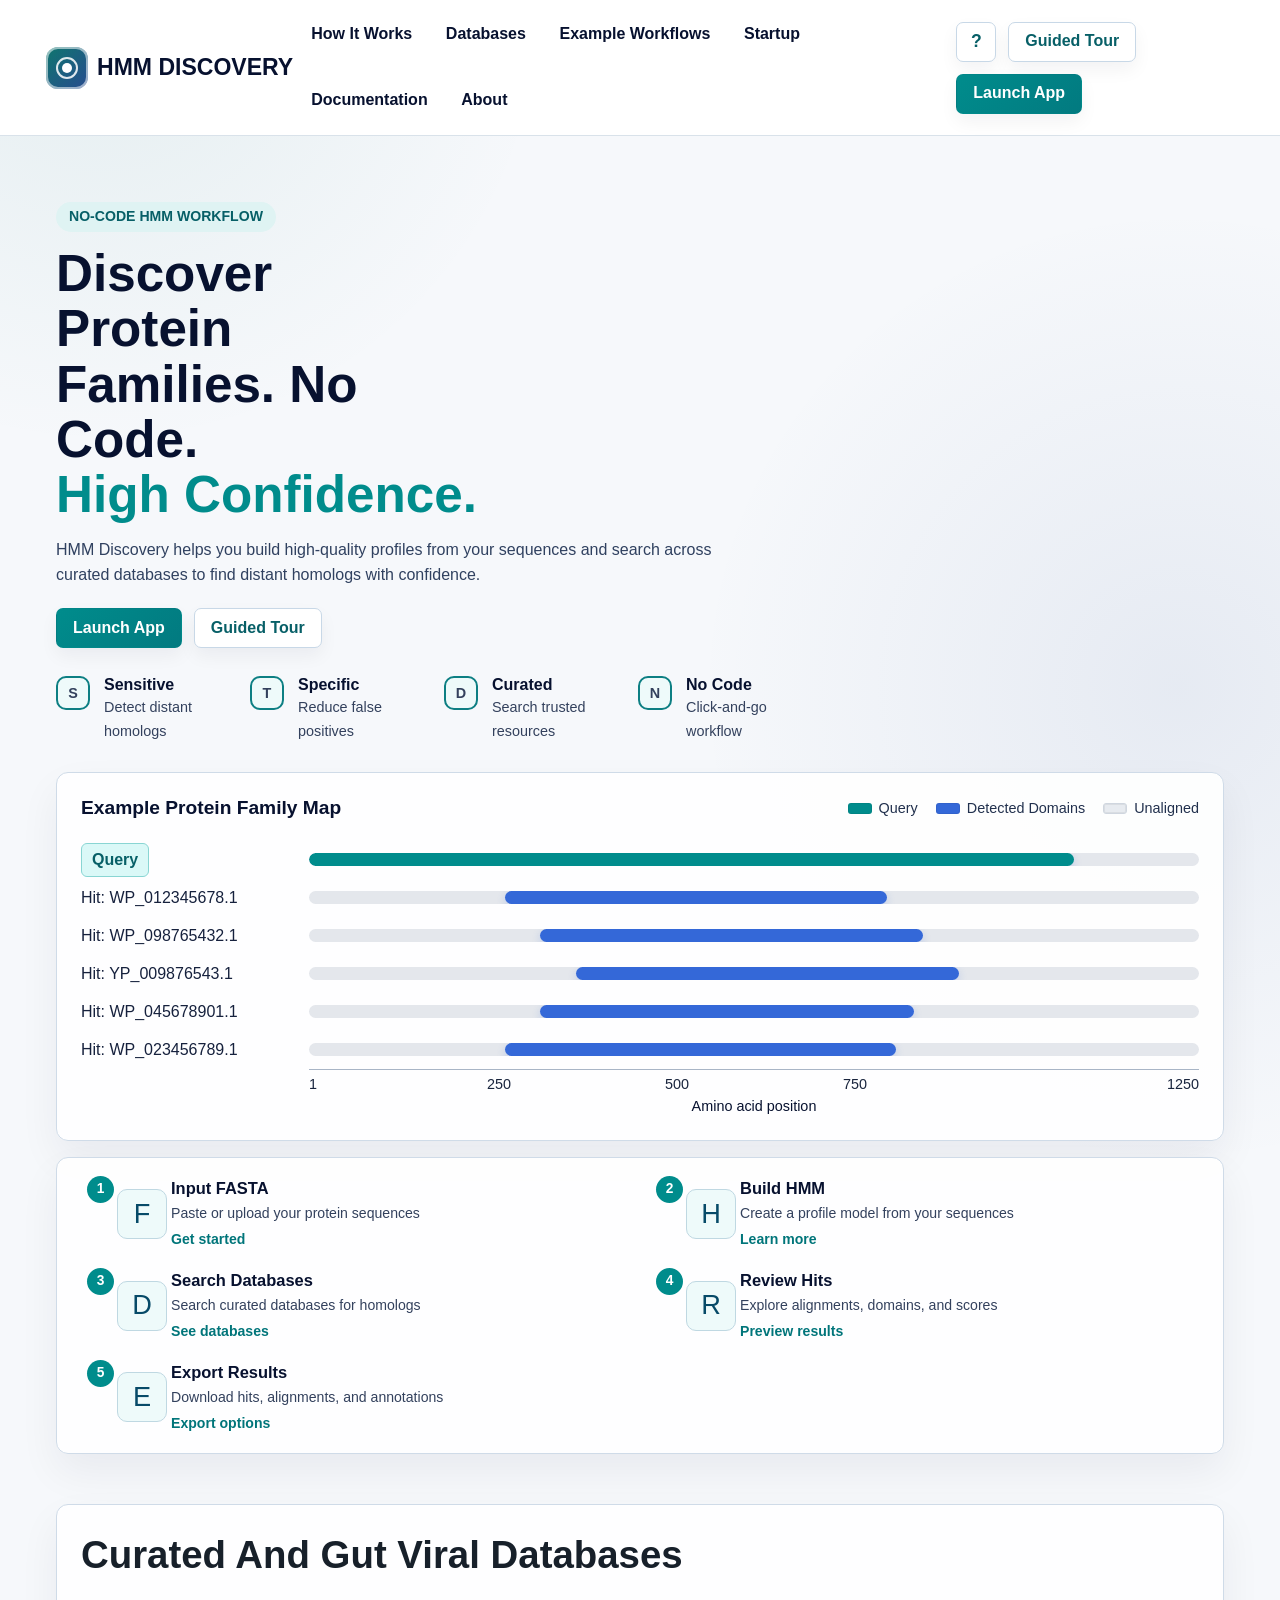
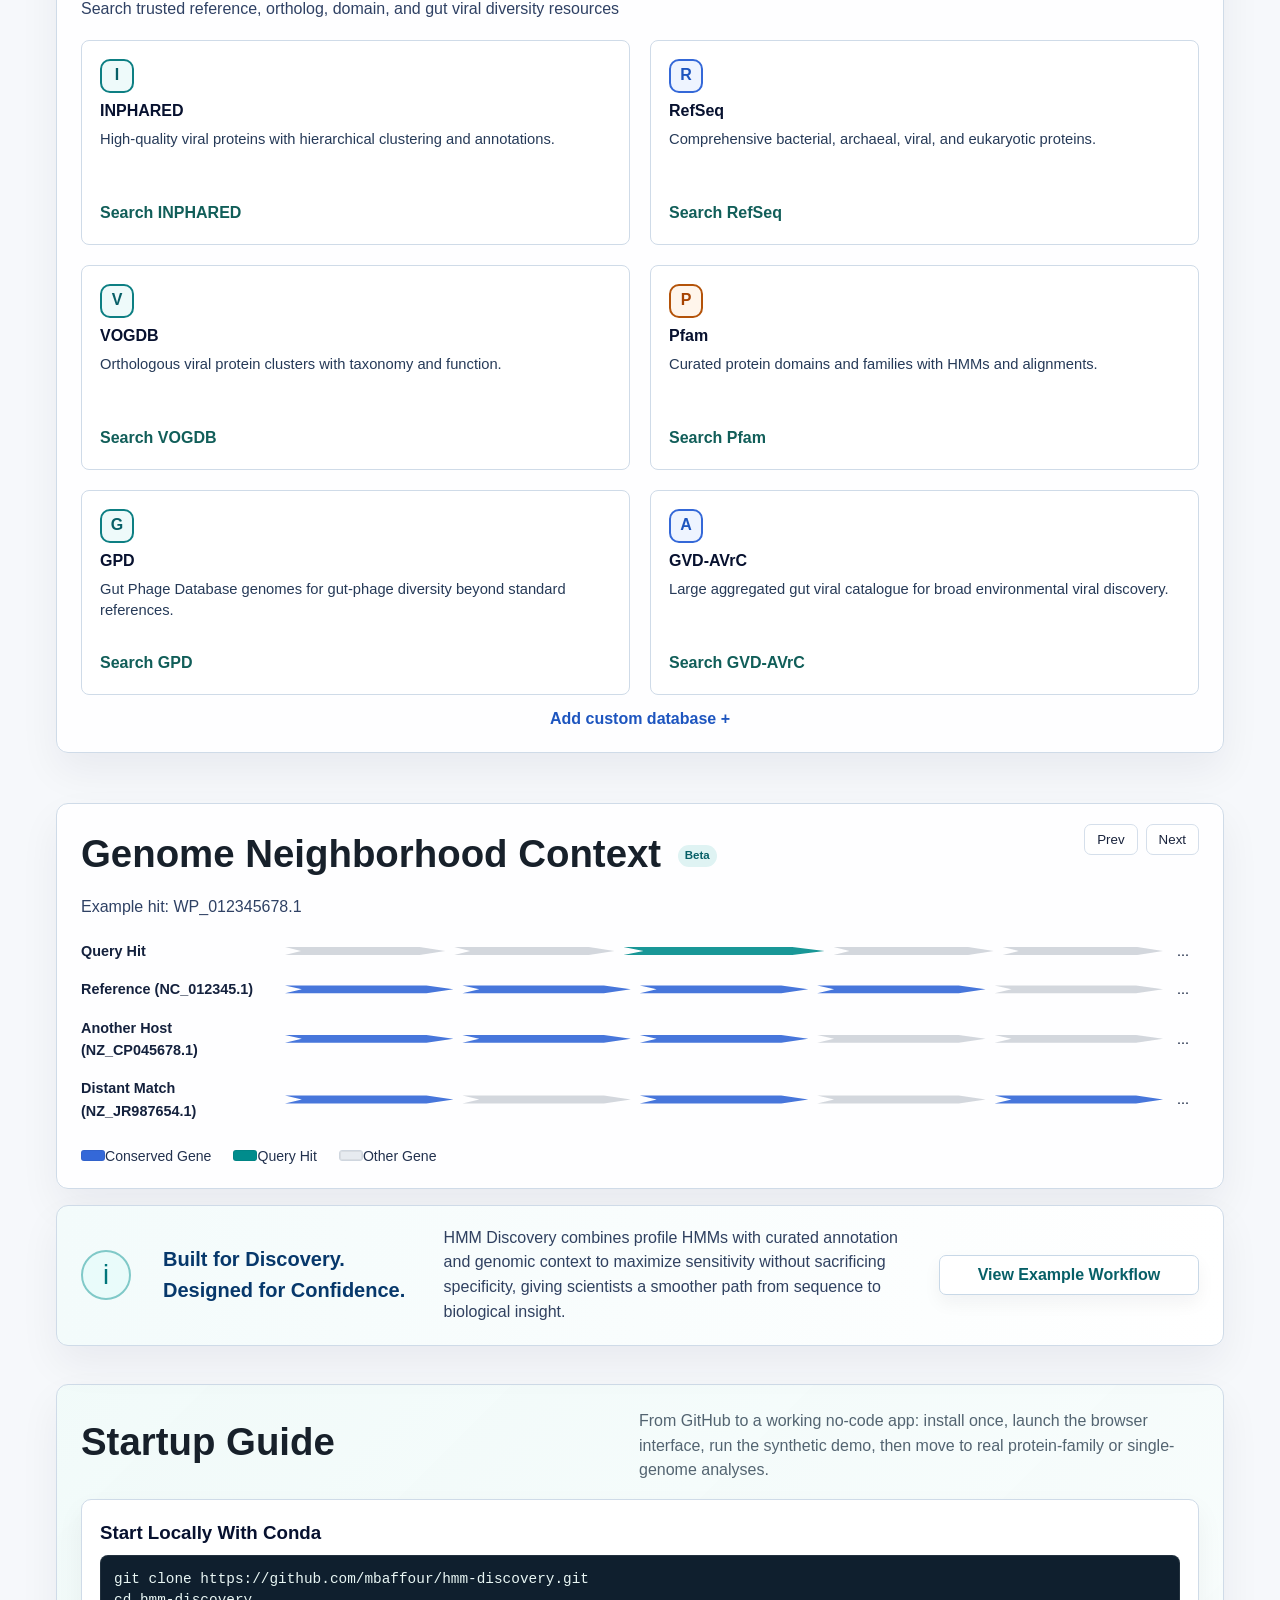
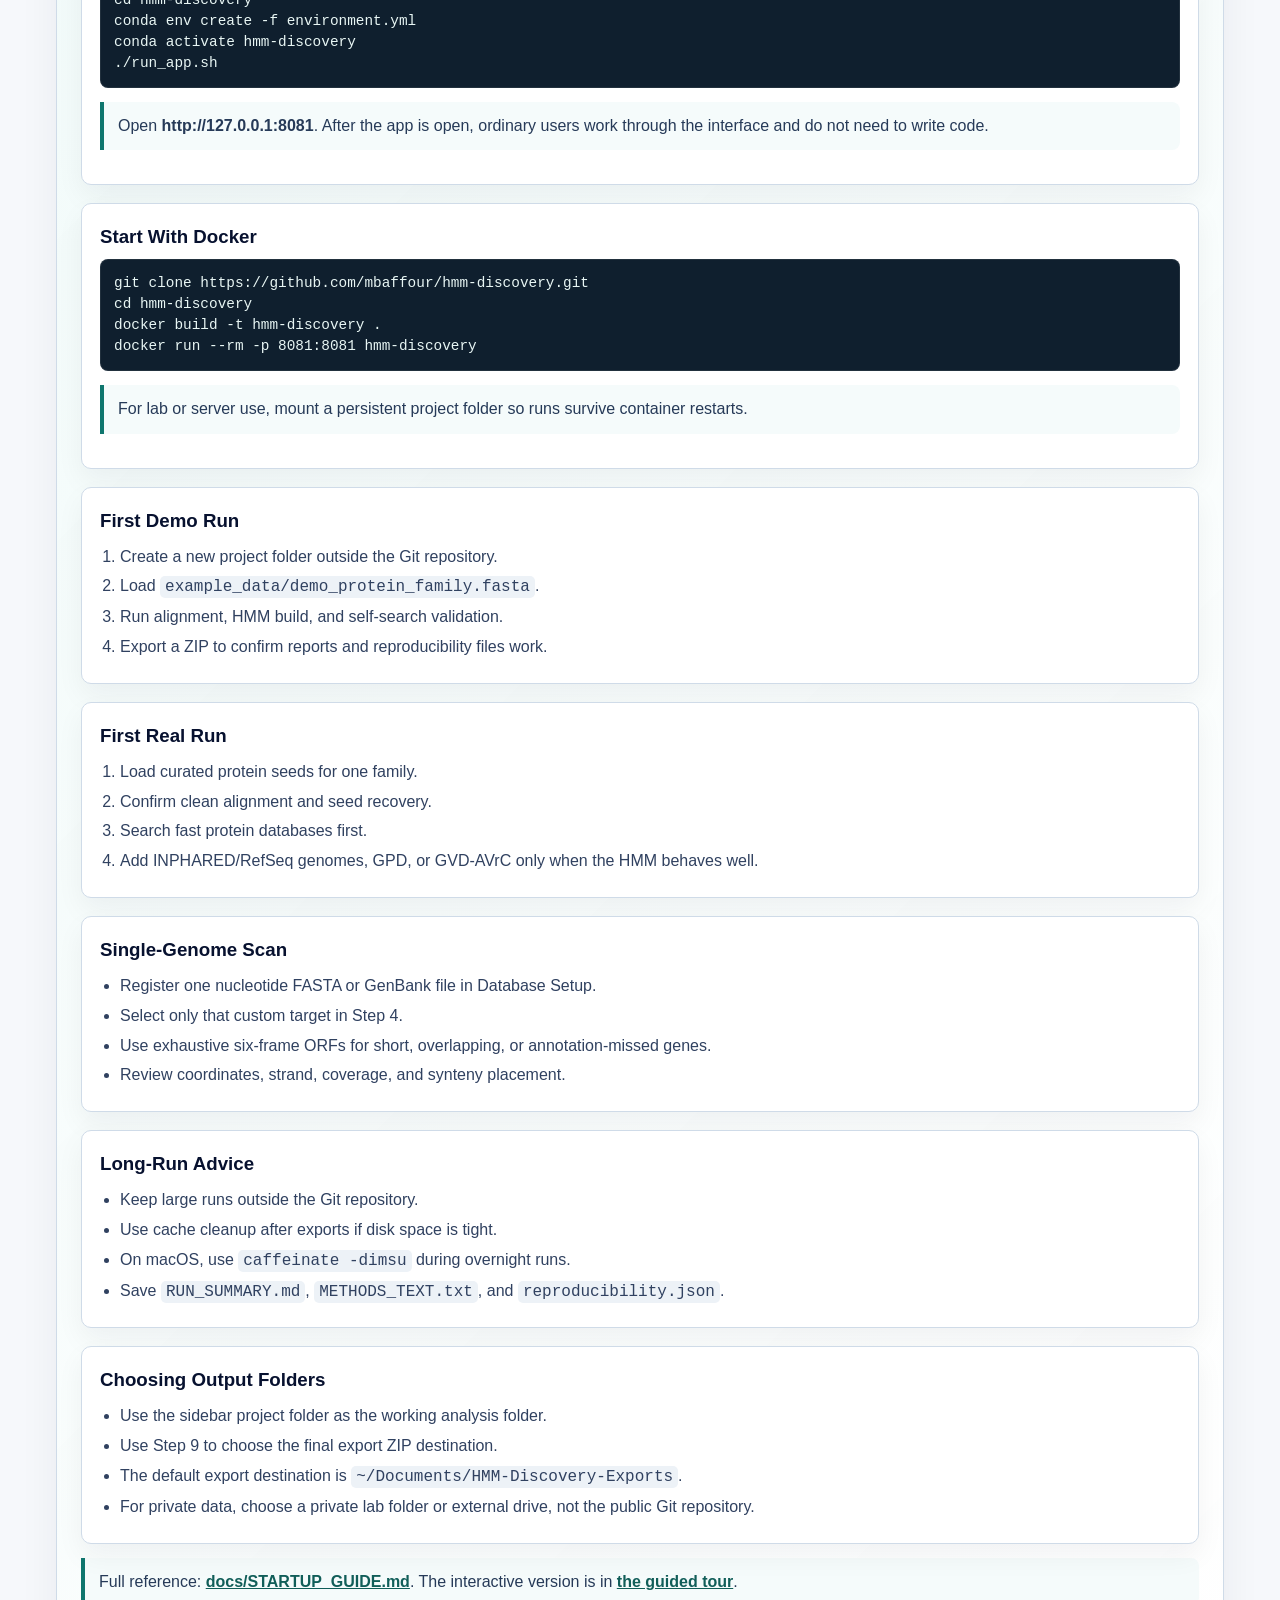
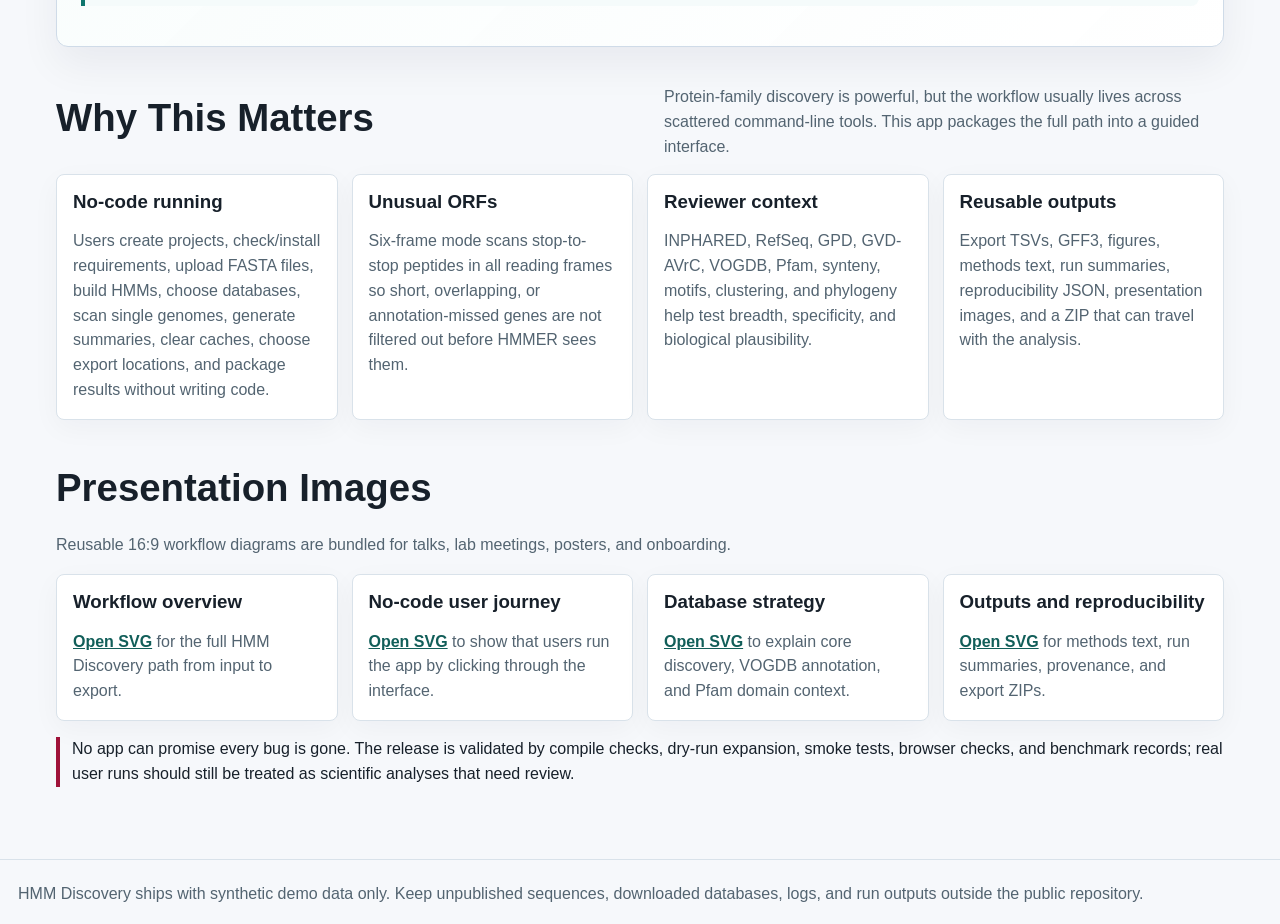
==== commit 71e95b22: "Clarify export destination workflow" ====
--- a/www/index.html
+++ b/www/index.html
@@ -869,6 +869,15 @@
             <li>Save <code>RUN_SUMMARY.md</code>, <code>METHODS_TEXT.txt</code>, and <code>reproducibility.json</code>.</li>
           </ul>
         </article>
+        <article class="startup-card">
+          <h3>Choosing Output Folders</h3>
+          <ul>
+            <li>Use the sidebar project folder as the working analysis folder.</li>
+            <li>Use Step 9 to choose the final export ZIP destination.</li>
+            <li>The default export destination is <code>~/Documents/HMM-Discovery-Exports</code>.</li>
+            <li>For private data, choose a private lab folder or external drive, not the public Git repository.</li>
+          </ul>
+        </article>
       </div>
       <p class="startup-note">Full reference: <a href="https://github.com/mbaffour/hmm-discovery/blob/main/docs/STARTUP_GUIDE.md">docs/STARTUP_GUIDE.md</a>. The interactive version is in <a href="guide.html">the guided tour</a>.</p>
     </section>
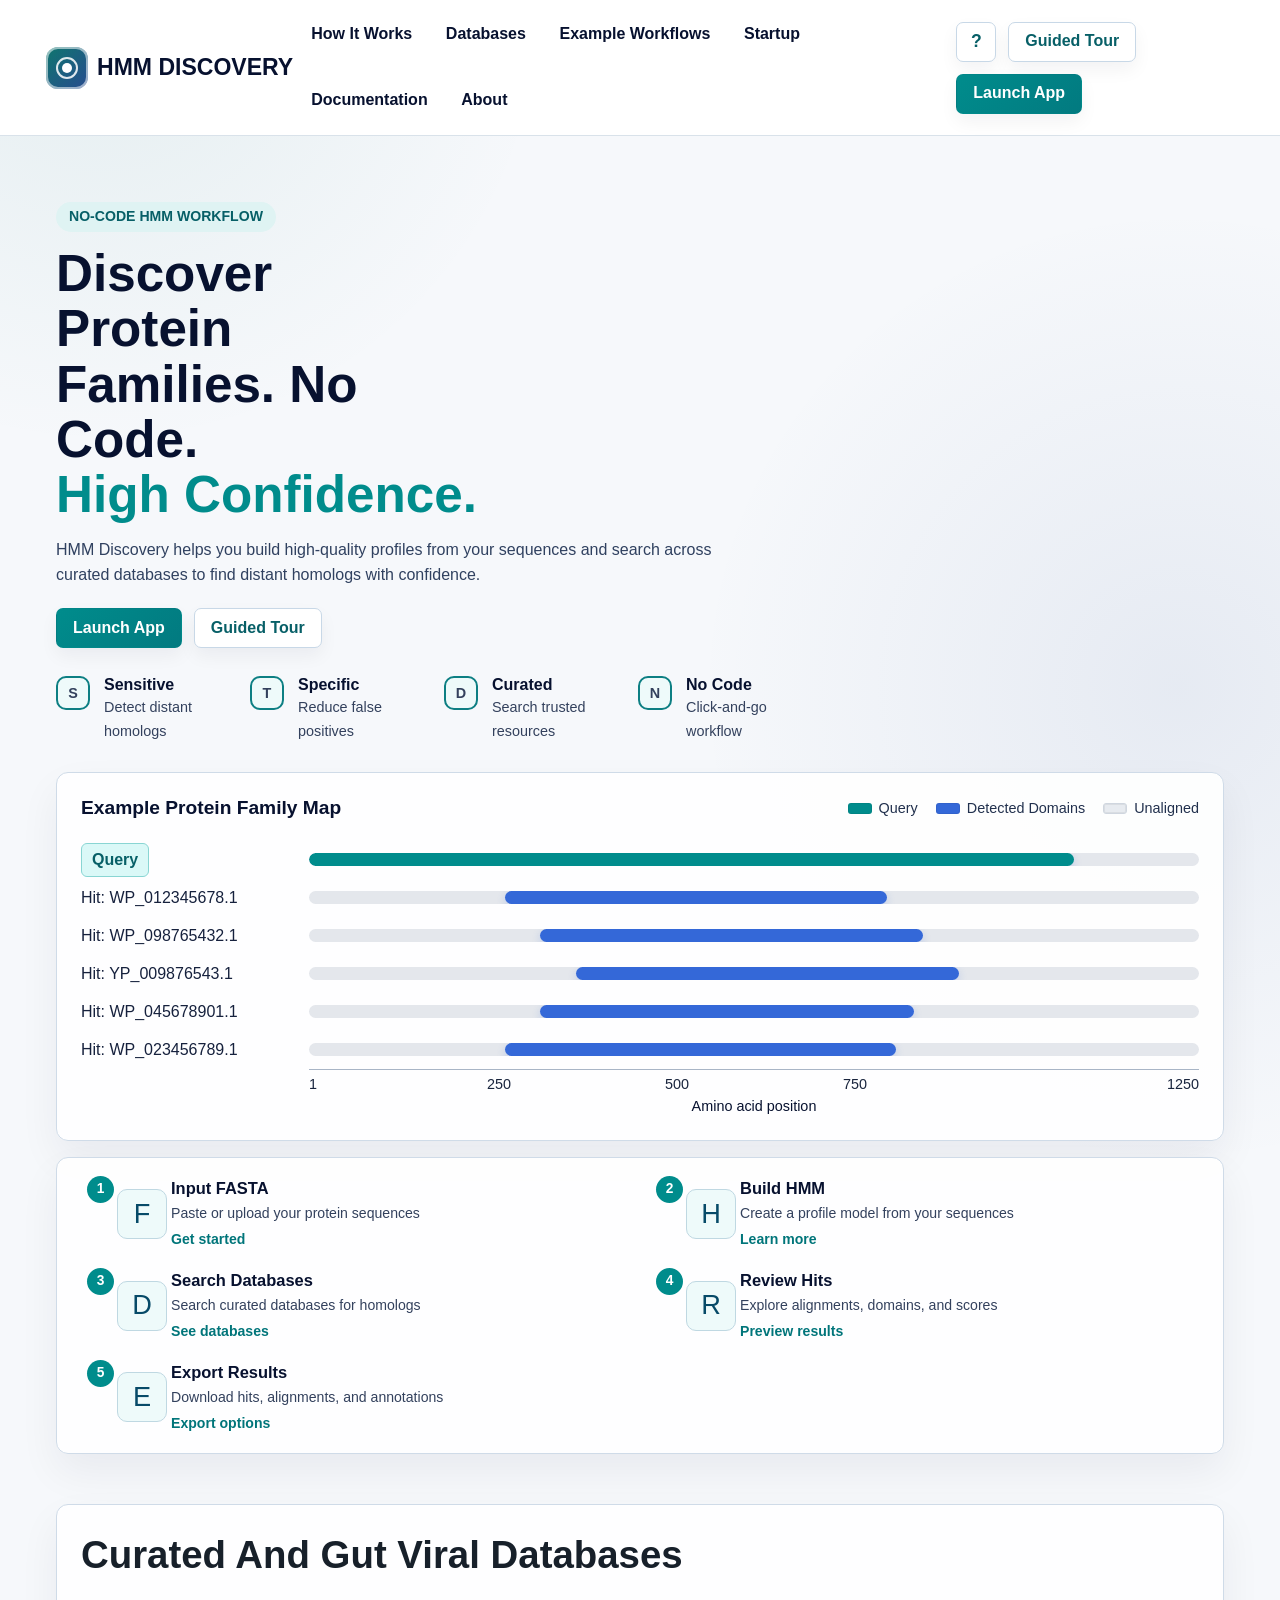
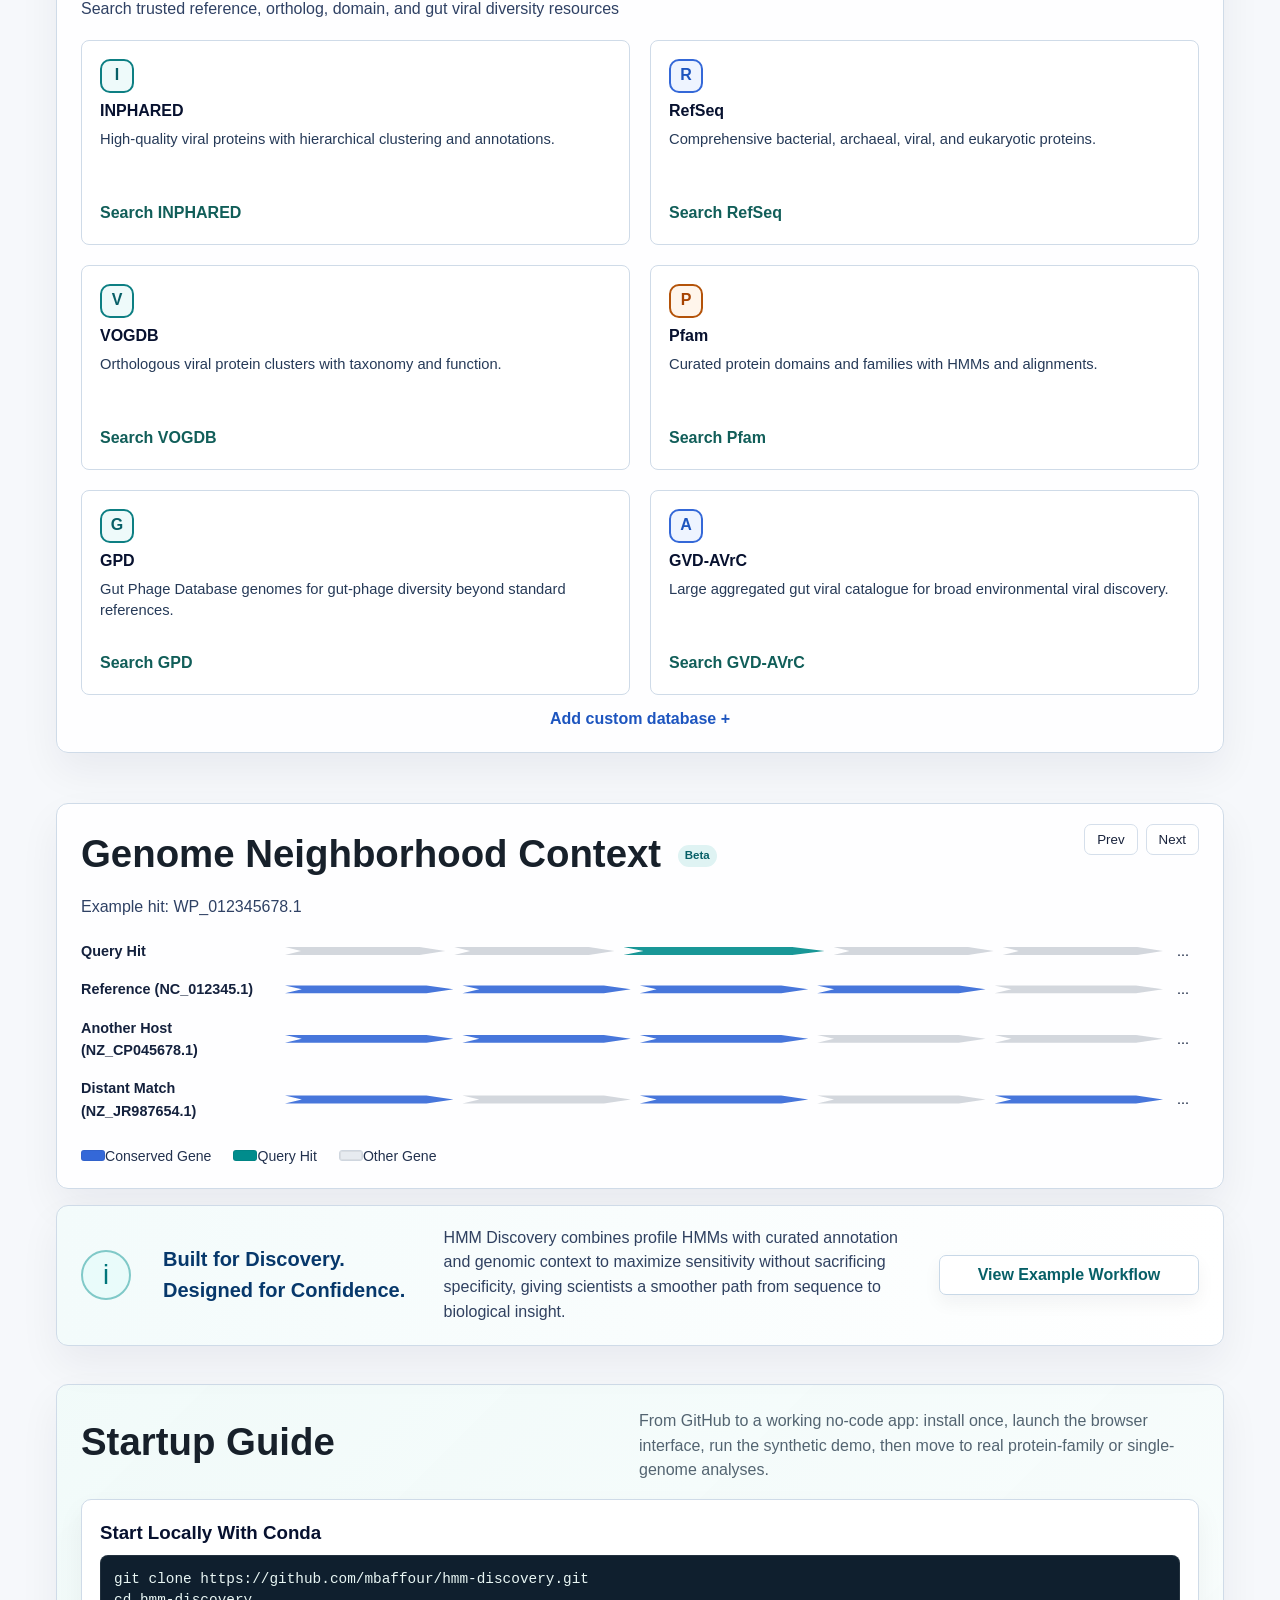
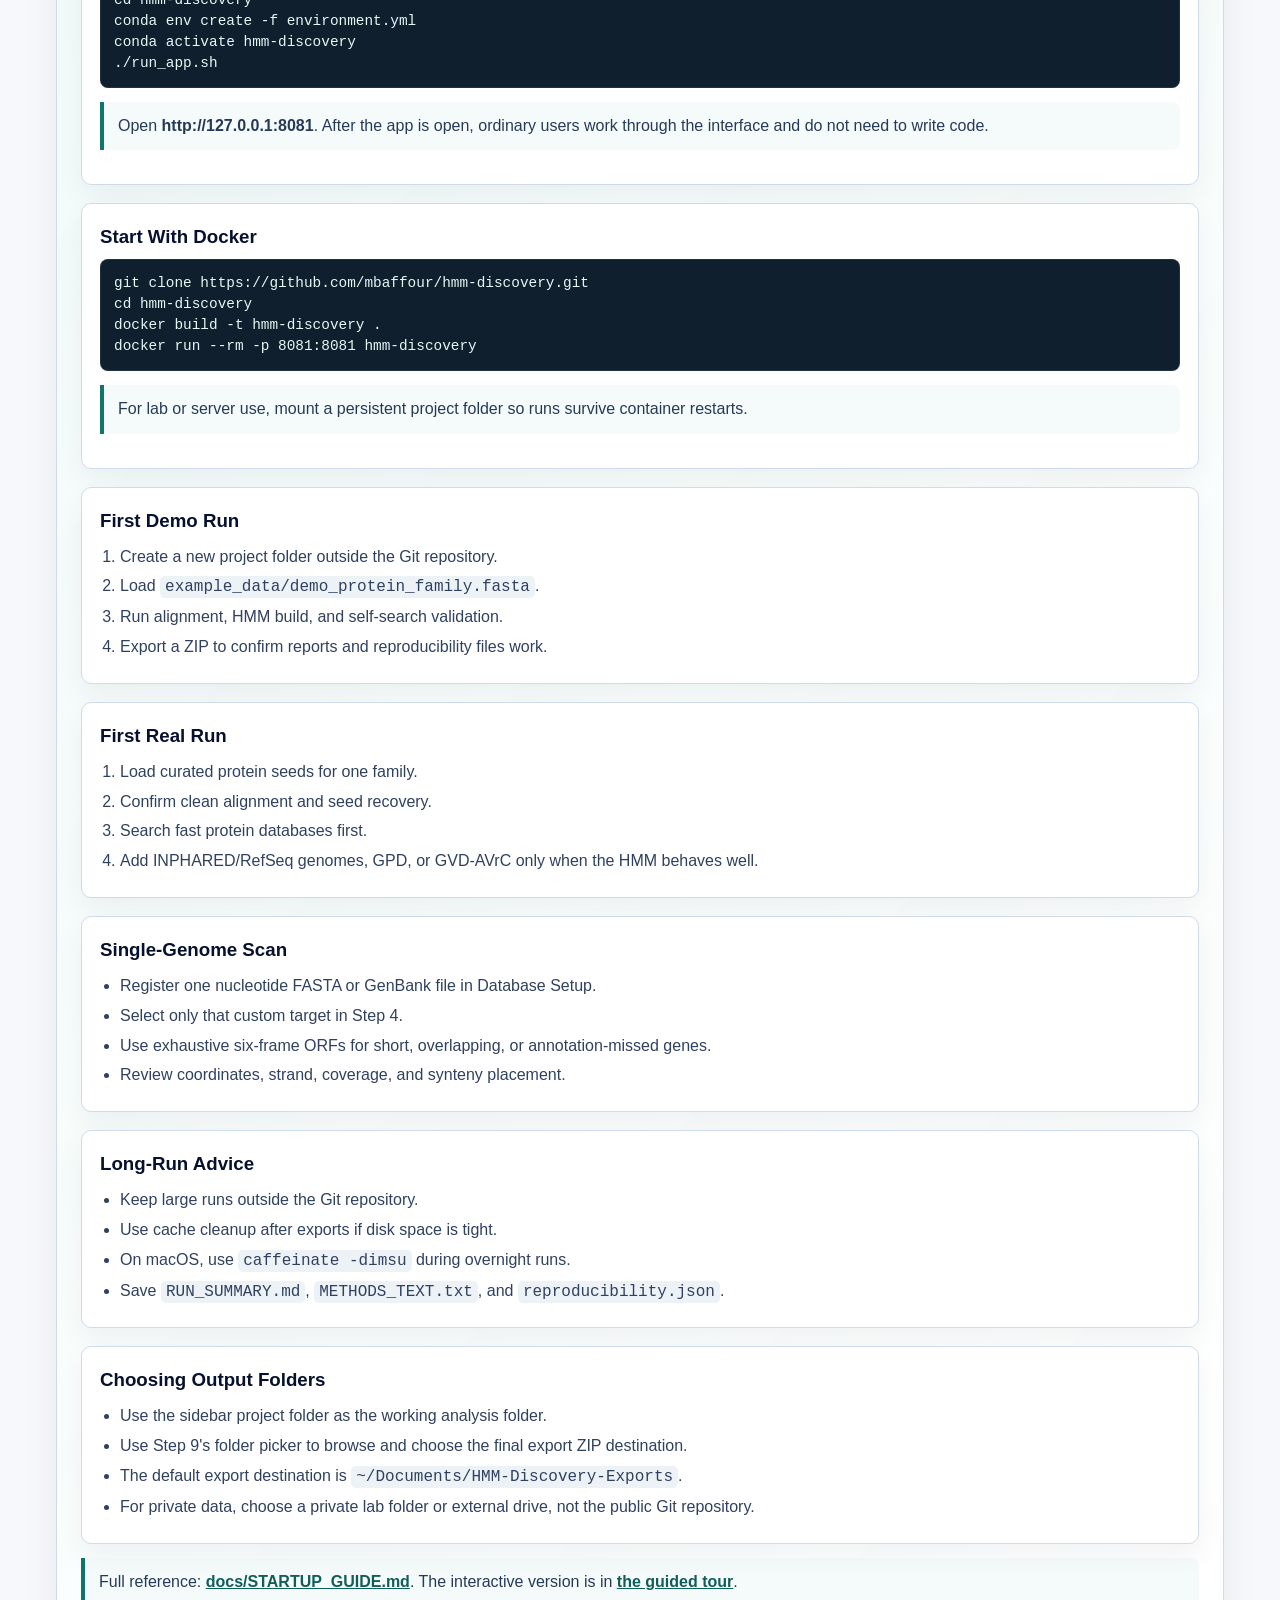
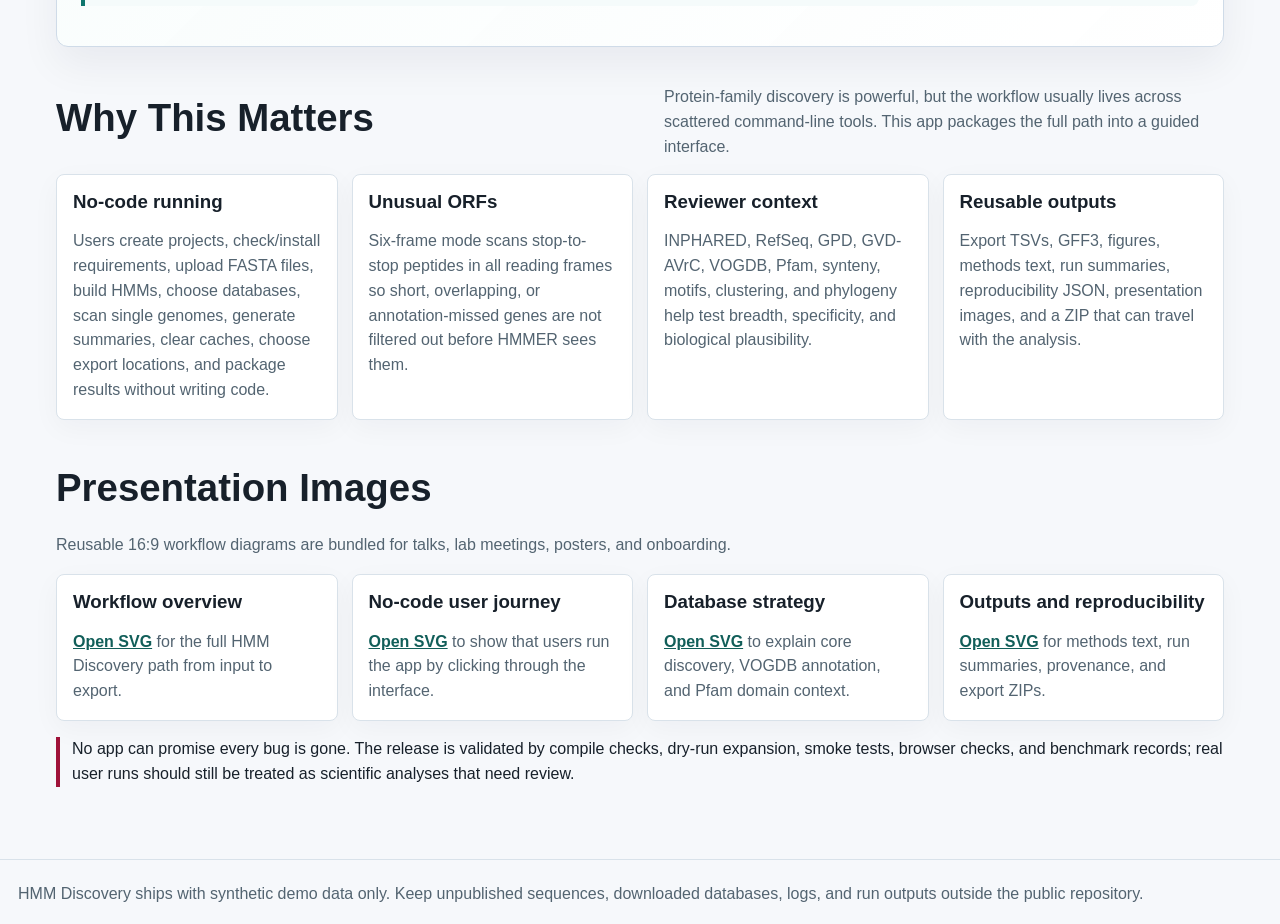
==== commit 10c1f246: "Add export folder picker" ====
--- a/www/index.html
+++ b/www/index.html
@@ -873,7 +873,7 @@
           <h3>Choosing Output Folders</h3>
           <ul>
             <li>Use the sidebar project folder as the working analysis folder.</li>
-            <li>Use Step 9 to choose the final export ZIP destination.</li>
+            <li>Use Step 9's folder picker to browse and choose the final export ZIP destination.</li>
             <li>The default export destination is <code>~/Documents/HMM-Discovery-Exports</code>.</li>
             <li>For private data, choose a private lab folder or external drive, not the public Git repository.</li>
           </ul>
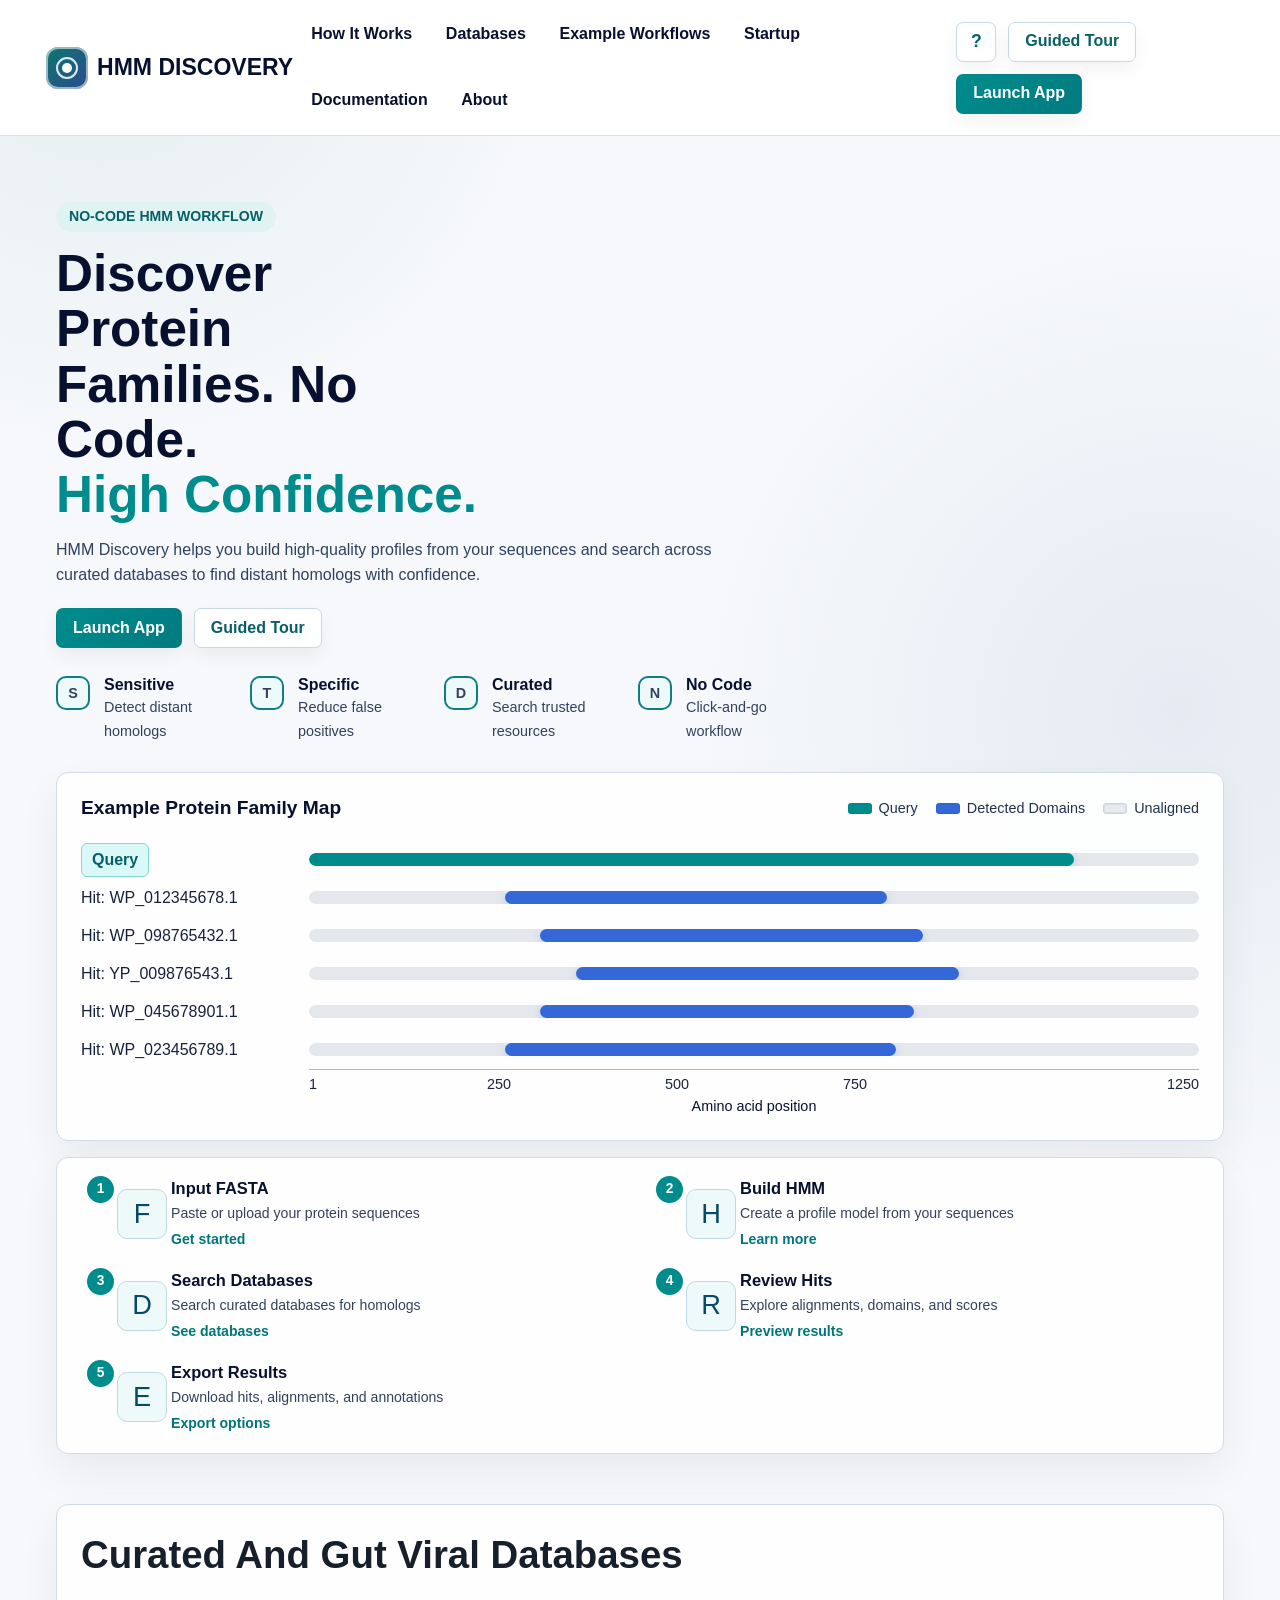
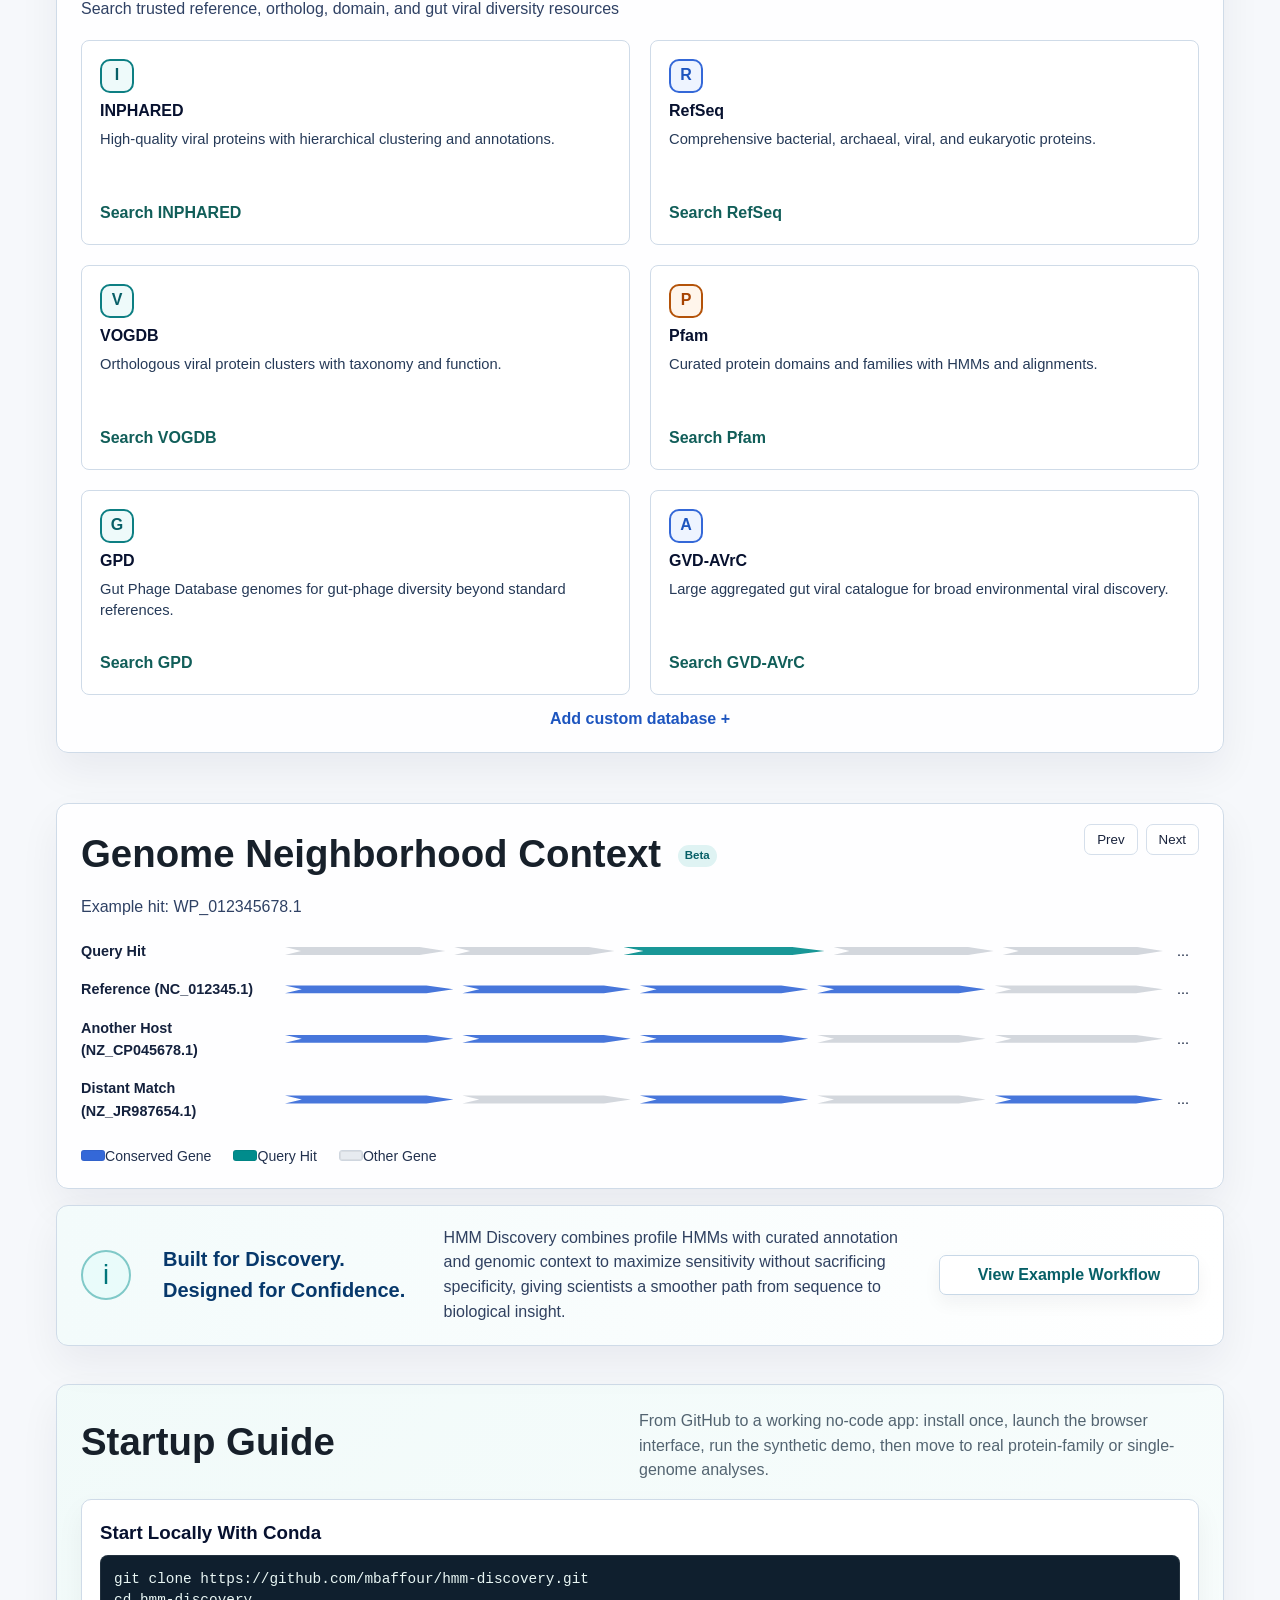
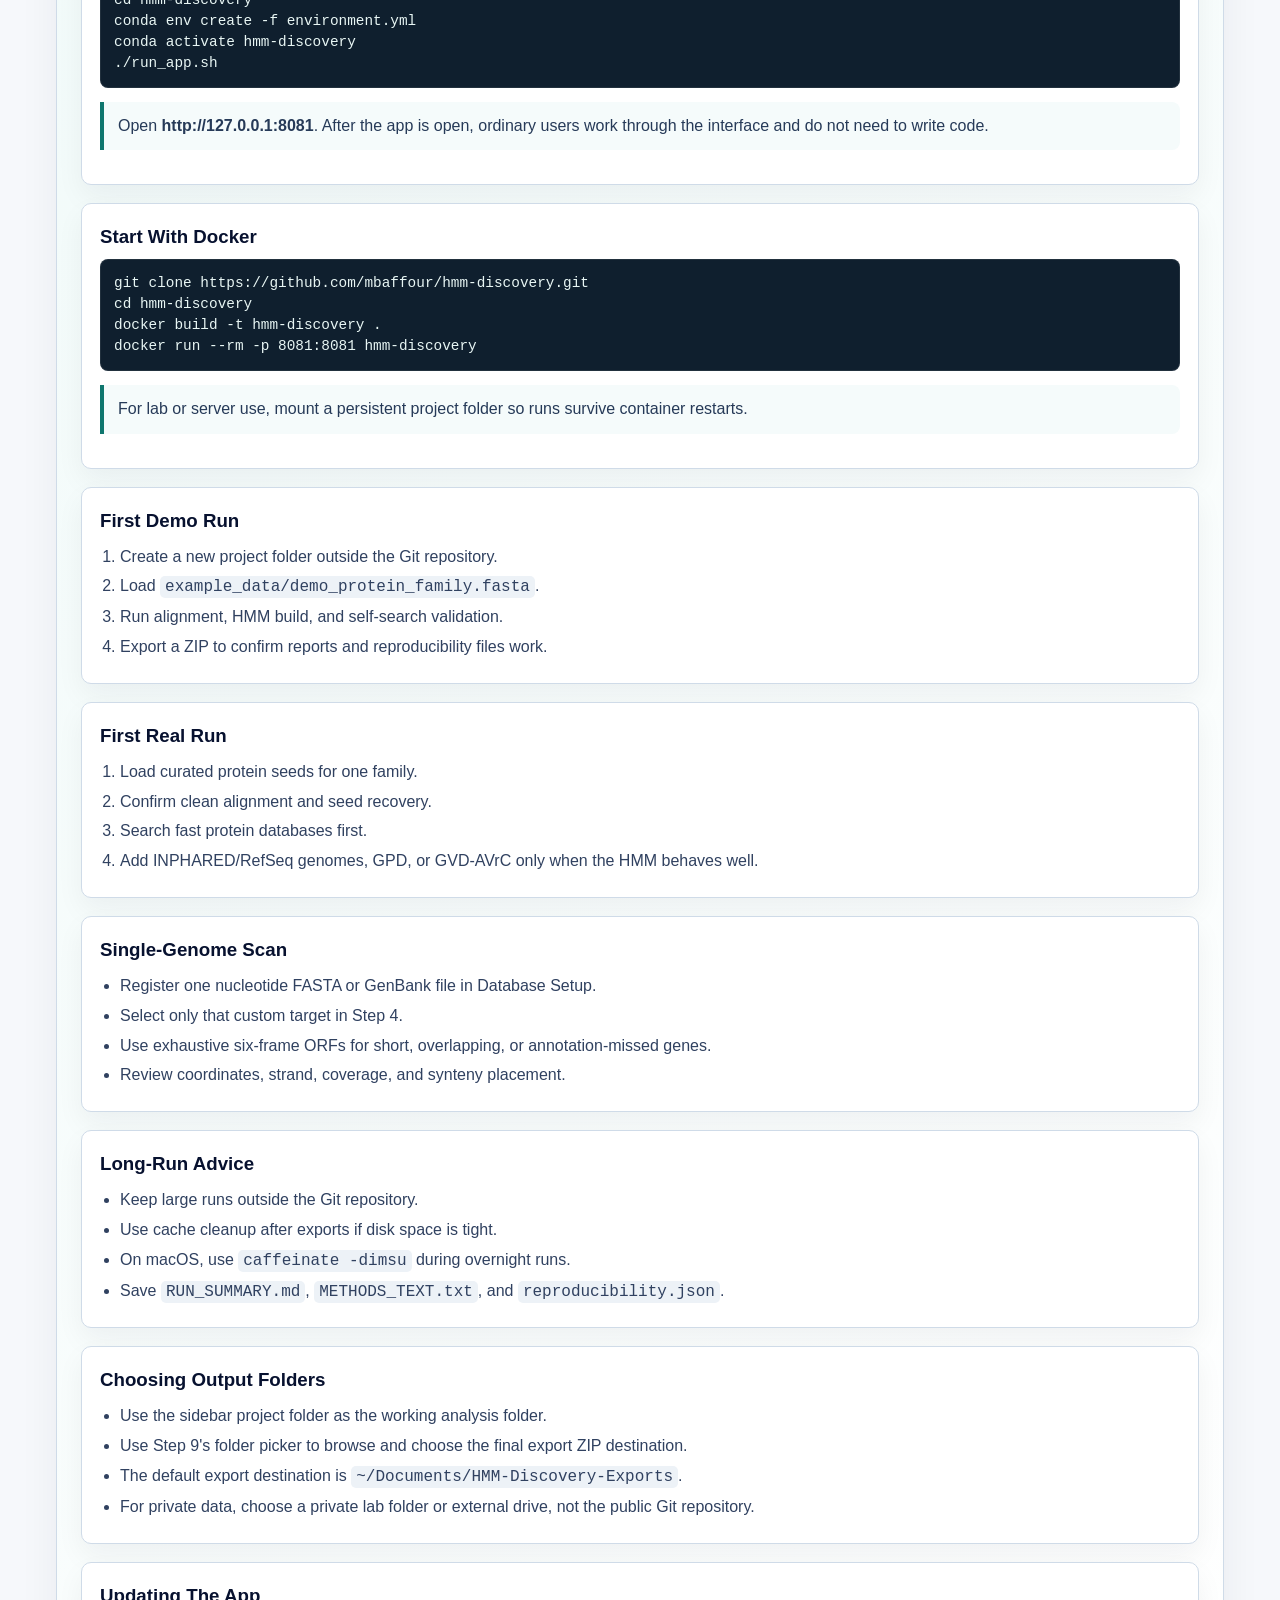
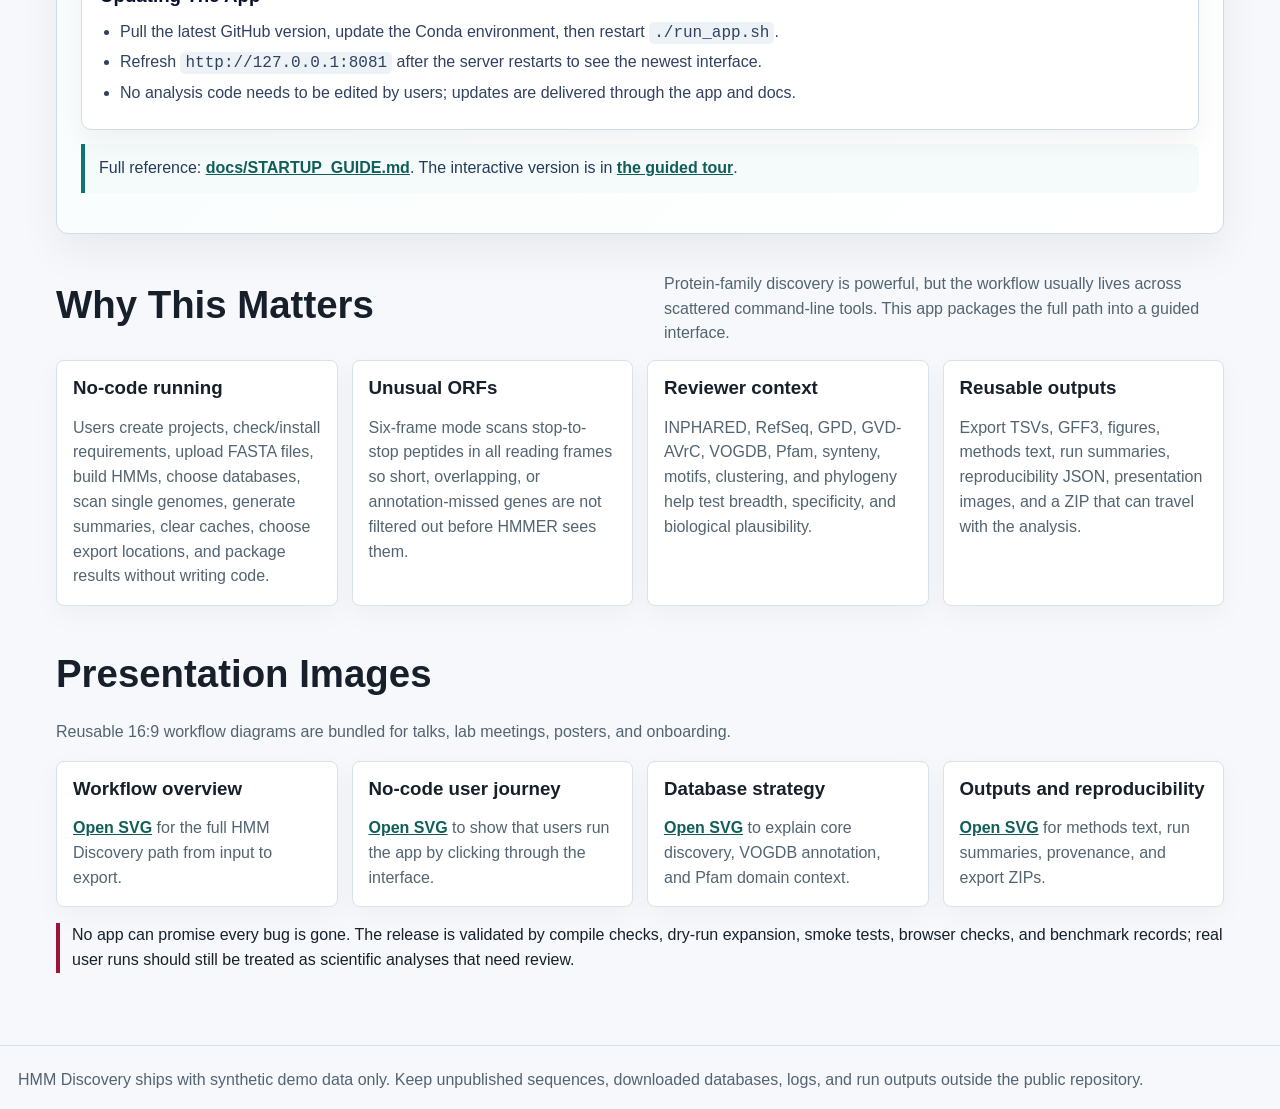
==== commit 1666bf76: "Document app update refresh flow" ====
--- a/www/index.html
+++ b/www/index.html
@@ -878,6 +878,14 @@
             <li>For private data, choose a private lab folder or external drive, not the public Git repository.</li>
           </ul>
         </article>
+        <article class="startup-card">
+          <h3>Updating The App</h3>
+          <ul>
+            <li>Pull the latest GitHub version, update the Conda environment, then restart <code>./run_app.sh</code>.</li>
+            <li>Refresh <code>http://127.0.0.1:8081</code> after the server restarts to see the newest interface.</li>
+            <li>No analysis code needs to be edited by users; updates are delivered through the app and docs.</li>
+          </ul>
+        </article>
       </div>
       <p class="startup-note">Full reference: <a href="https://github.com/mbaffour/hmm-discovery/blob/main/docs/STARTUP_GUIDE.md">docs/STARTUP_GUIDE.md</a>. The interactive version is in <a href="guide.html">the guided tour</a>.</p>
     </section>
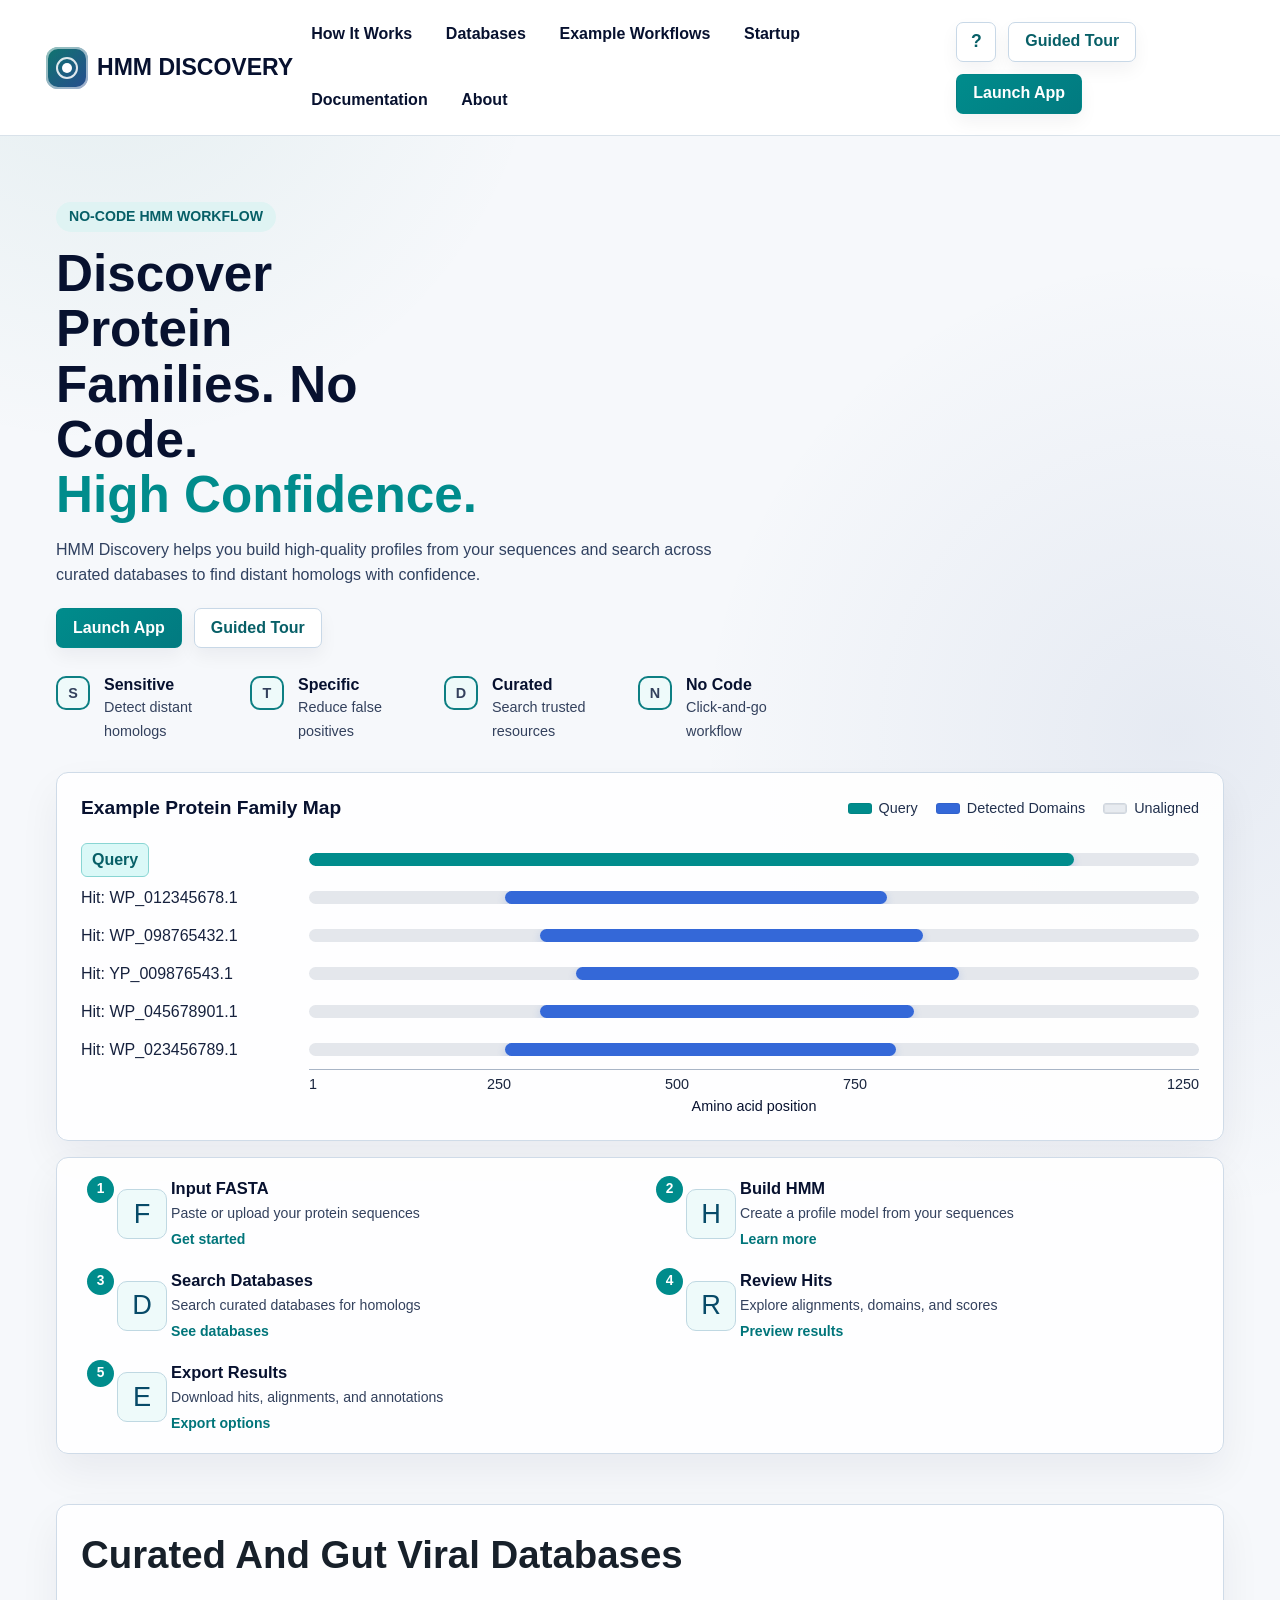
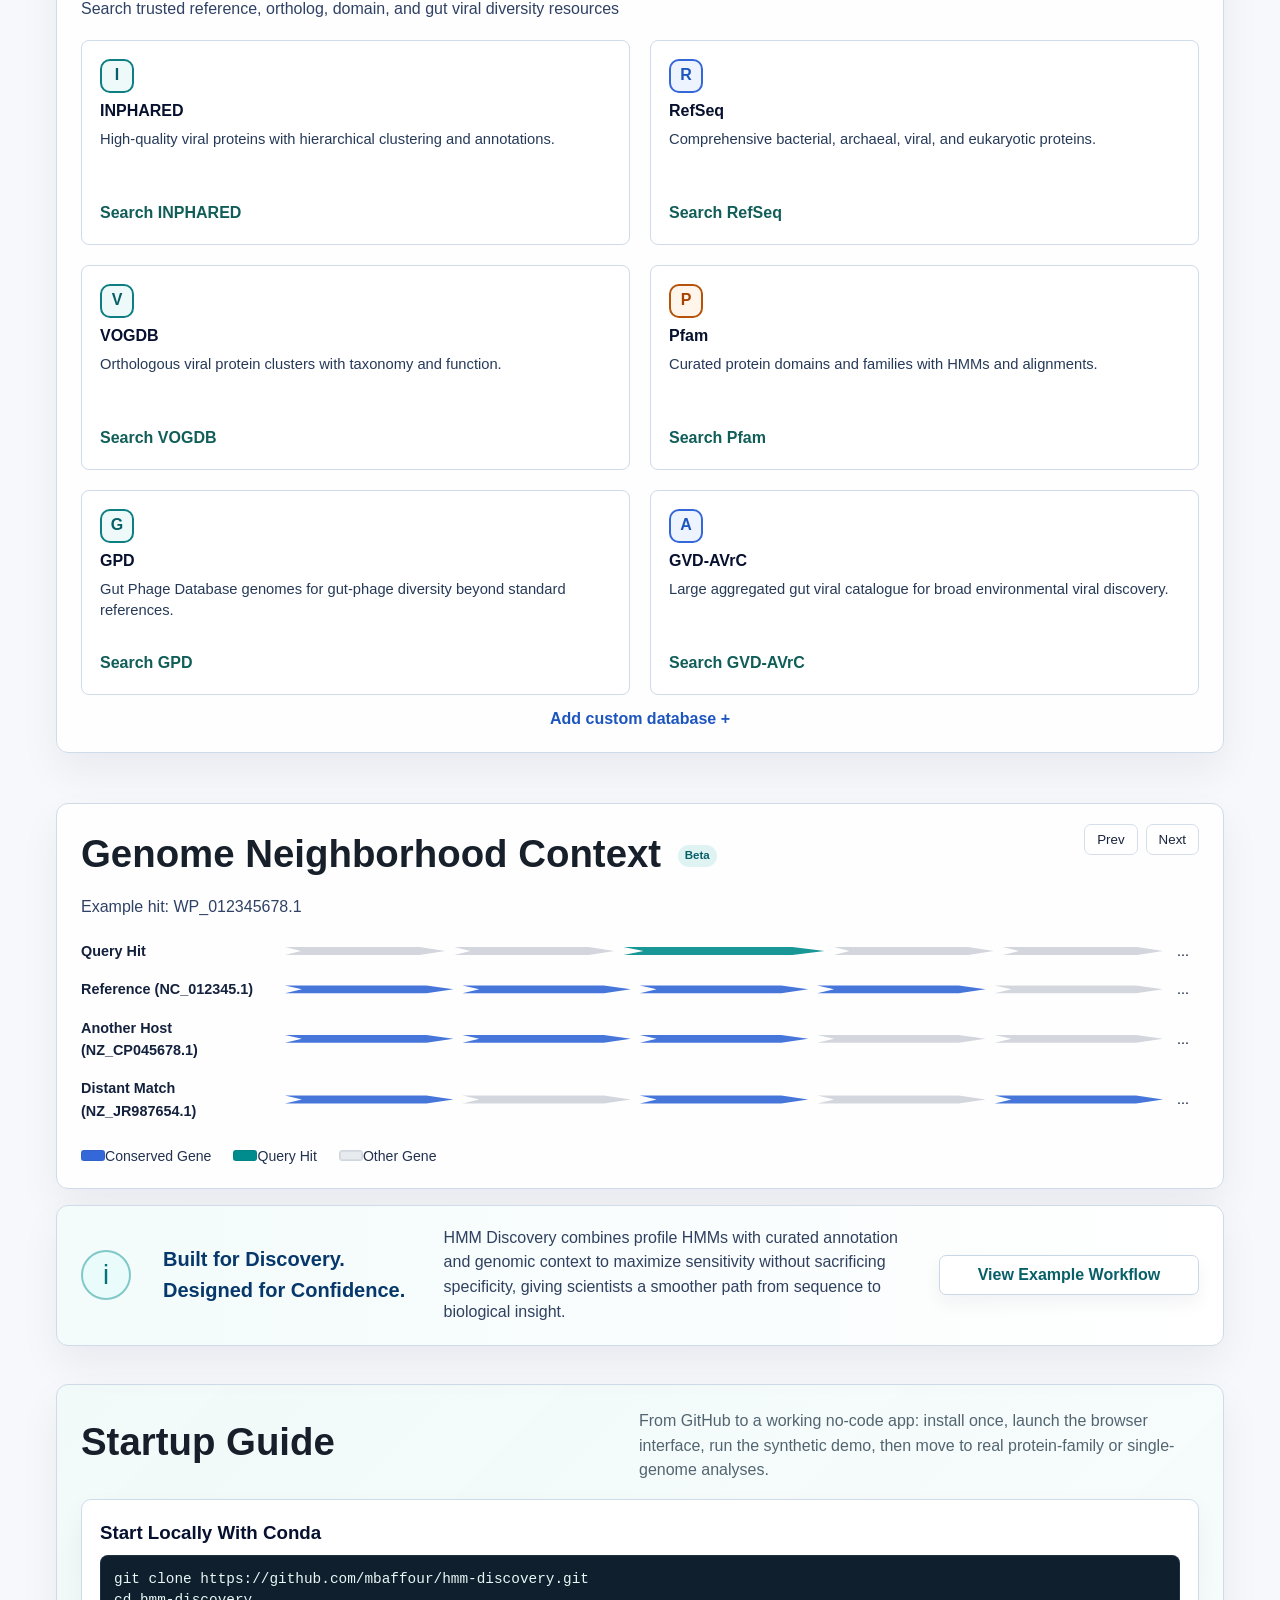
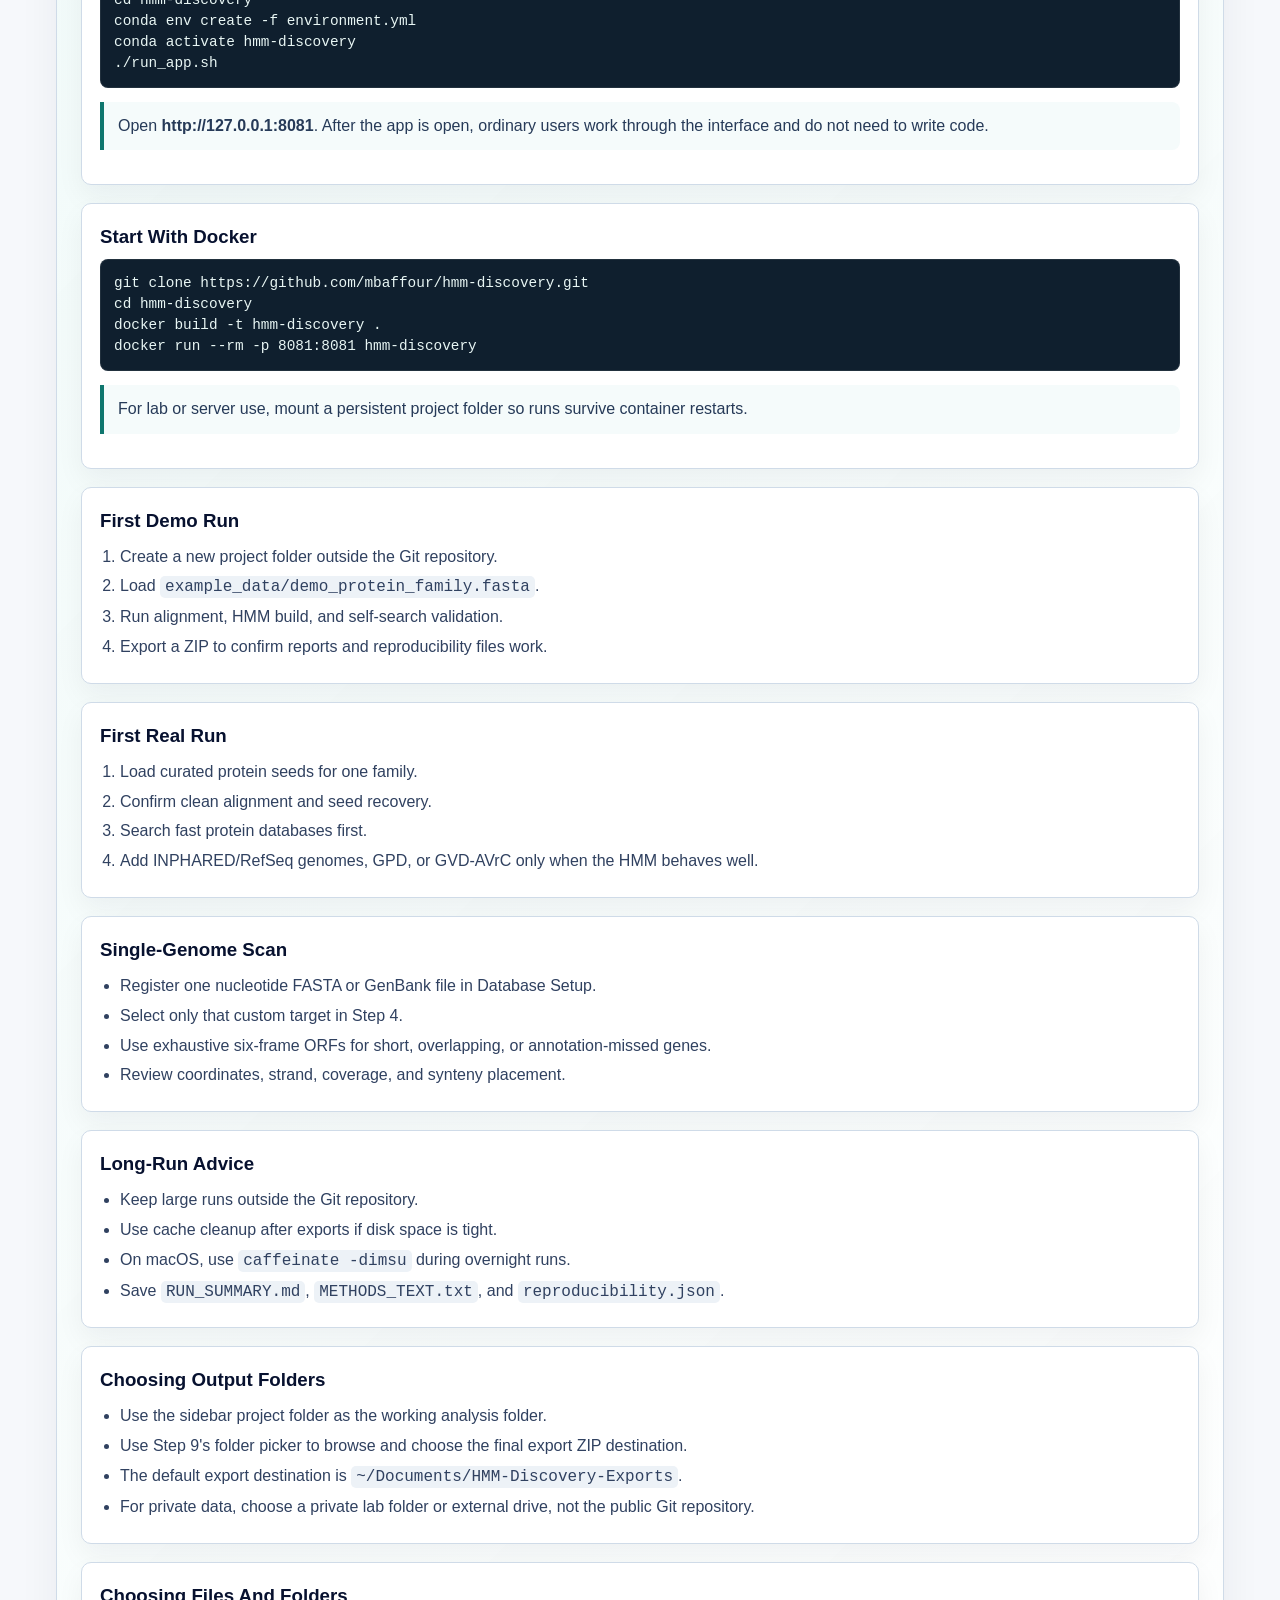
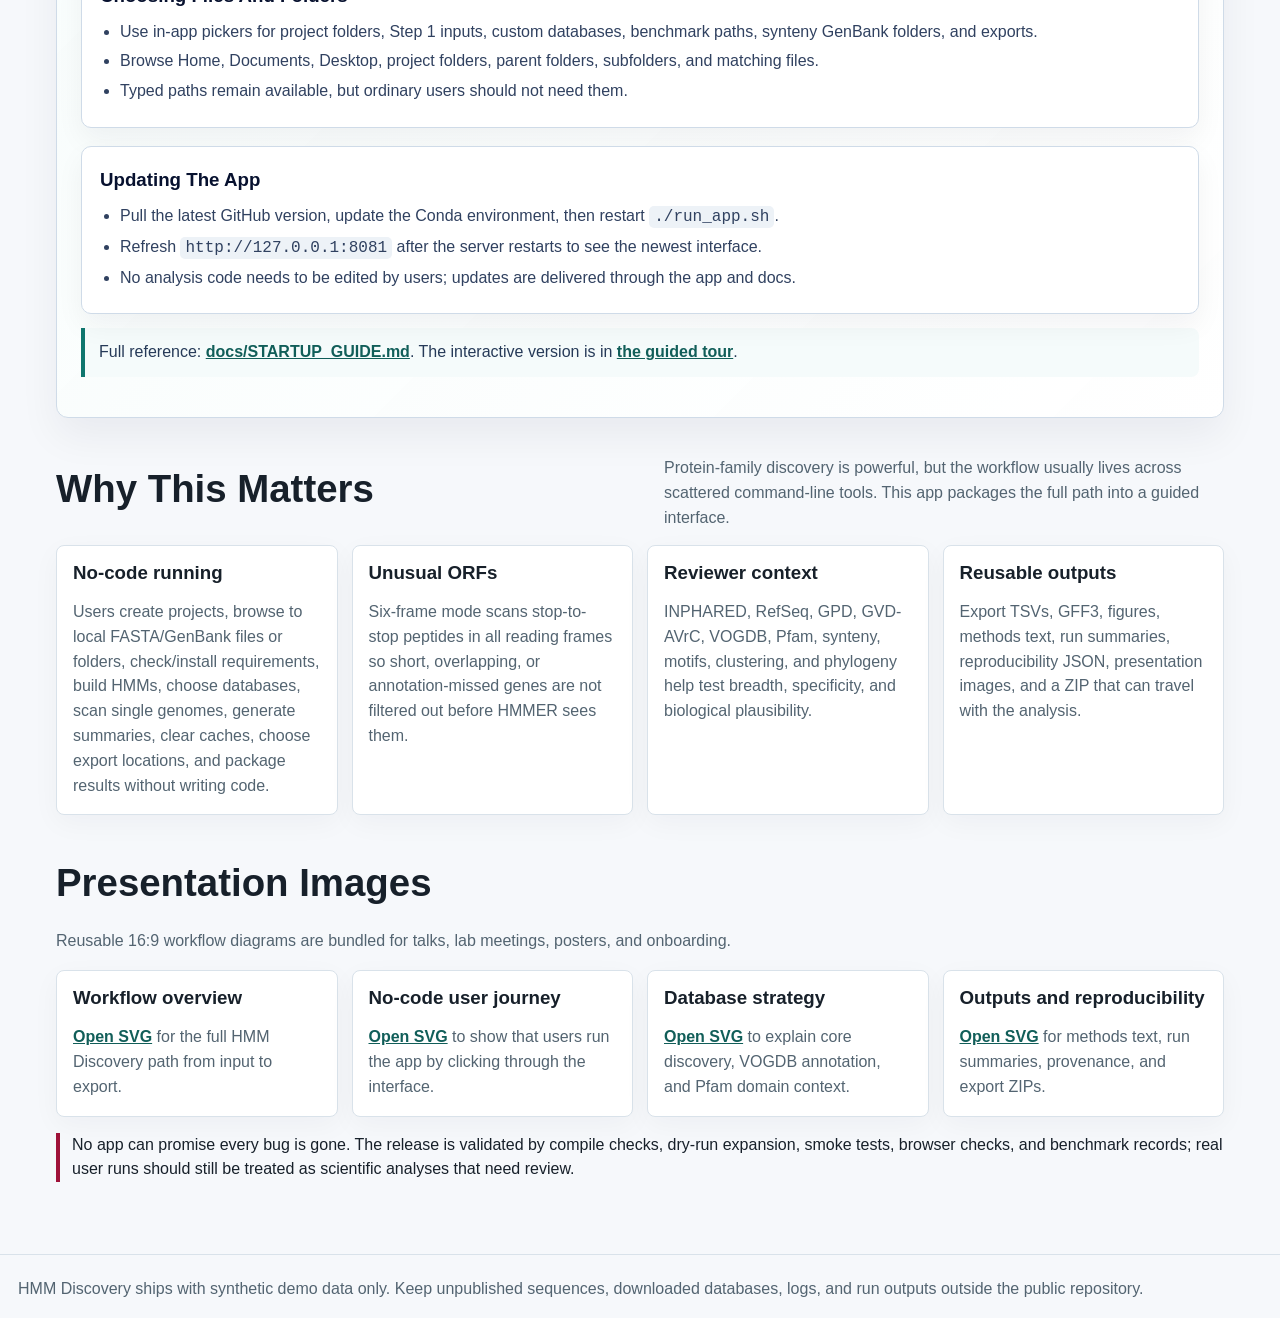
==== commit d2da9d61: "Add local file and folder pickers" ====
--- a/www/index.html
+++ b/www/index.html
@@ -879,6 +879,14 @@
           </ul>
         </article>
         <article class="startup-card">
+          <h3>Choosing Files And Folders</h3>
+          <ul>
+            <li>Use in-app pickers for project folders, Step 1 inputs, custom databases, benchmark paths, synteny GenBank folders, and exports.</li>
+            <li>Browse Home, Documents, Desktop, project folders, parent folders, subfolders, and matching files.</li>
+            <li>Typed paths remain available, but ordinary users should not need them.</li>
+          </ul>
+        </article>
+        <article class="startup-card">
           <h3>Updating The App</h3>
           <ul>
             <li>Pull the latest GitHub version, update the Conda environment, then restart <code>./run_app.sh</code>.</li>
@@ -896,7 +904,7 @@
         <p>Protein-family discovery is powerful, but the workflow usually lives across scattered command-line tools. This app packages the full path into a guided interface.</p>
       </div>
       <div class="grid article-grid">
-        <div class="card"><h3>No-code running</h3><p>Users create projects, check/install requirements, upload FASTA files, build HMMs, choose databases, scan single genomes, generate summaries, clear caches, choose export locations, and package results without writing code.</p></div>
+        <div class="card"><h3>No-code running</h3><p>Users create projects, browse to local FASTA/GenBank files or folders, check/install requirements, build HMMs, choose databases, scan single genomes, generate summaries, clear caches, choose export locations, and package results without writing code.</p></div>
         <div class="card"><h3>Unusual ORFs</h3><p>Six-frame mode scans stop-to-stop peptides in all reading frames so short, overlapping, or annotation-missed genes are not filtered out before HMMER sees them.</p></div>
         <div class="card"><h3>Reviewer context</h3><p>INPHARED, RefSeq, GPD, GVD-AVrC, VOGDB, Pfam, synteny, motifs, clustering, and phylogeny help test breadth, specificity, and biological plausibility.</p></div>
         <div class="card"><h3>Reusable outputs</h3><p>Export TSVs, GFF3, figures, methods text, run summaries, reproducibility JSON, presentation images, and a ZIP that can travel with the analysis.</p></div>
